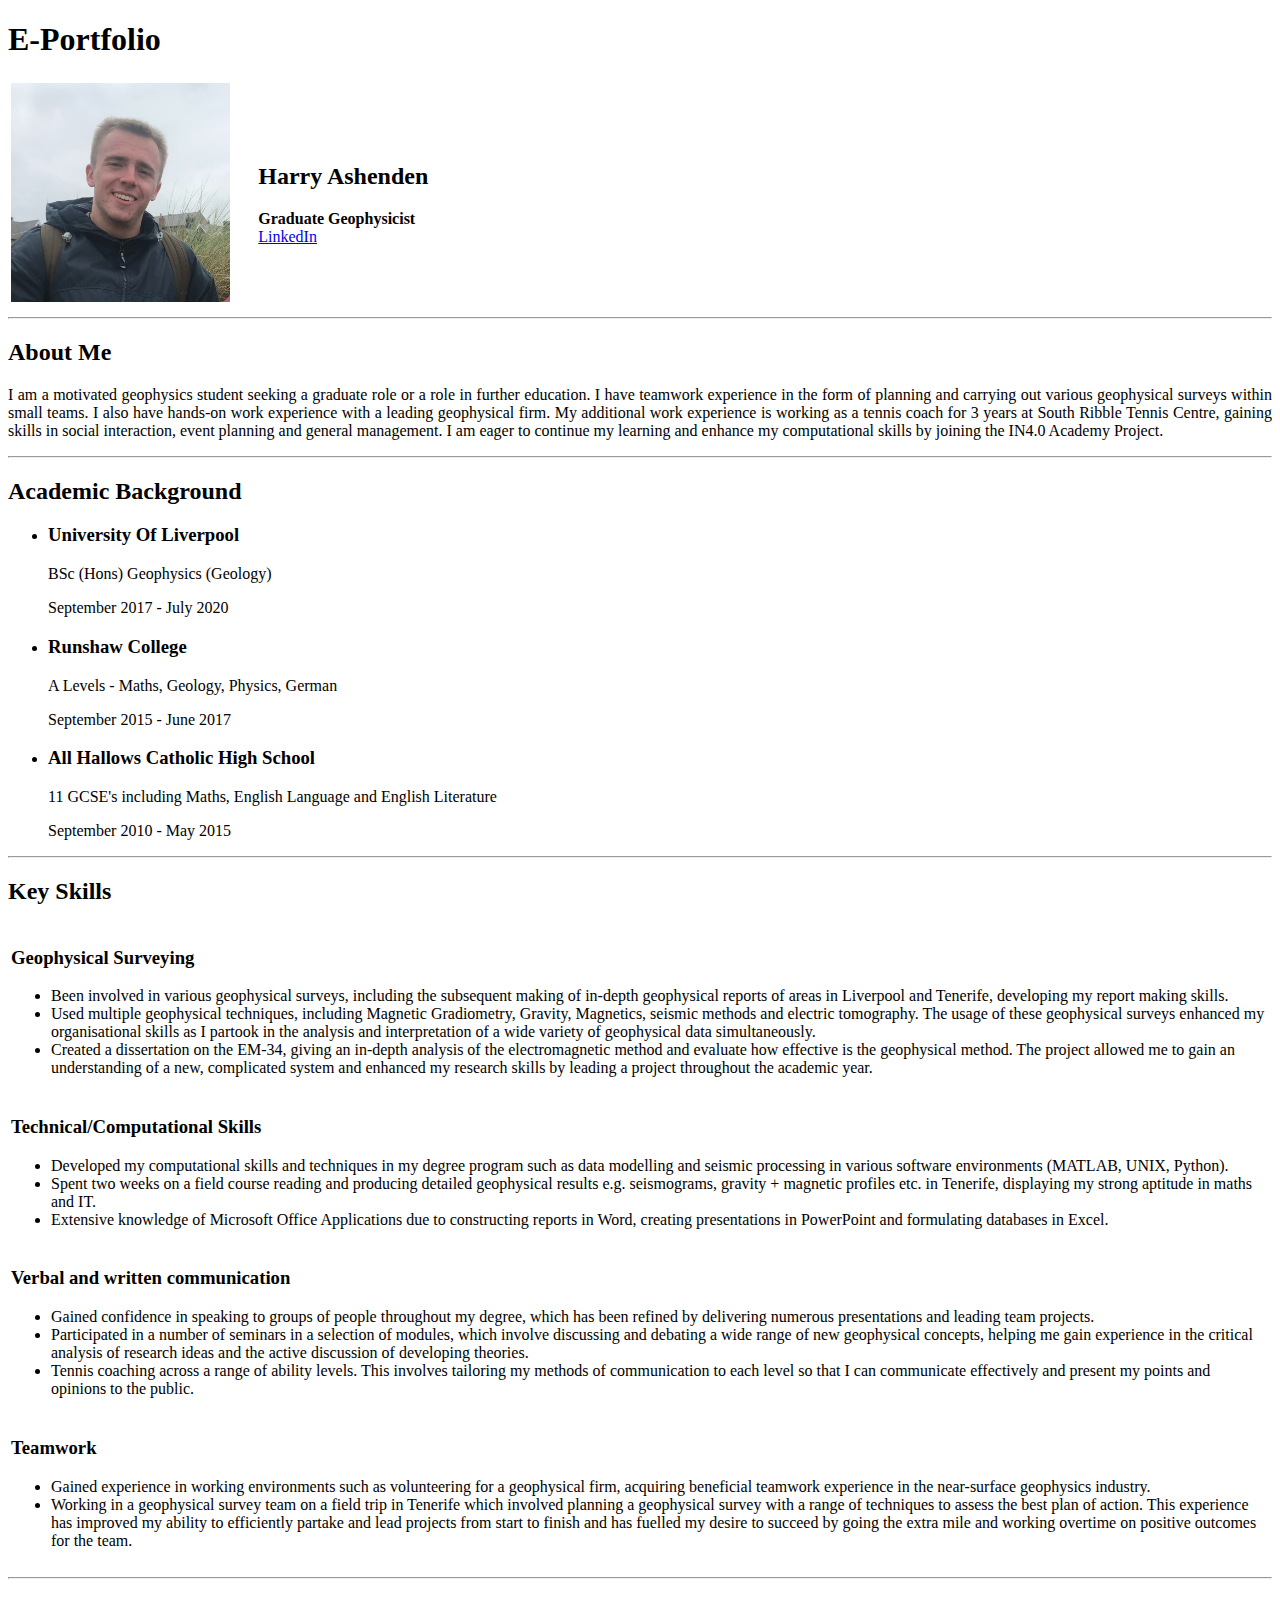
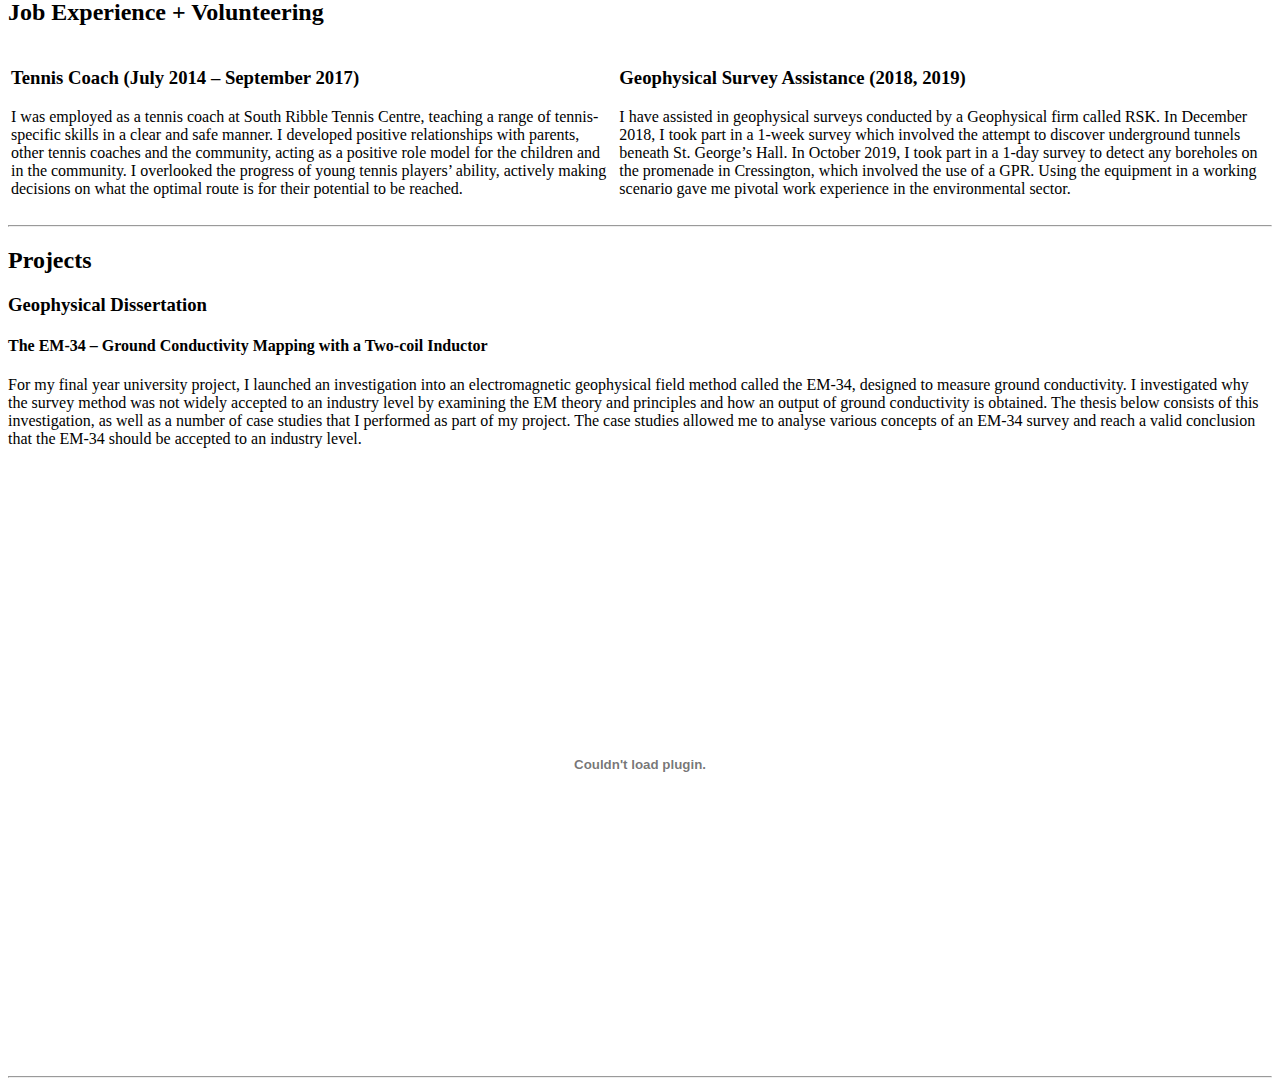
==== index.html @ 531429ca "Update index.html" ====
<!DOCTYPE html>
	<html>
		<head>
		<title> Harry Ashenden Portfolio </title>
		
		</head>
		<link rel="stylesheet" href="mystyle.css">
		<body>
			<div id="menu"></div>
			<h1>E-Portfolio</h1>
			<table>
			
				<tr>
					<td style="width: 19.5%;">
					<img src="harryphoto.jpg" width = "90%">
					</td>
					
					<td style = "padding = 20px">
						<h2> Harry Ashenden </h2>
						<b>Graduate Geophysicist</b> <br>
						<a href = "https://www.linkedin.com/in/harry-ashenden-121020152/"/> LinkedIn </a> <br>
						
					</td>
			
				</tr>
			
			</table>
	
			<hr> 
			<h2> About Me </h2>
			<p style="text-align: justify;">
			I am a motivated geophysics student seeking a graduate role or a role in further education. I have teamwork experience in the form of planning and carrying out various geophysical surveys within small teams. I also have hands-on work experience with a leading geophysical firm. My additional work experience is working as a tennis coach for 3 years at South Ribble Tennis Centre, gaining skills in social interaction, event planning and general management. I am eager to continue my learning and enhance my computational skills by joining the IN4.0 Academy Project.
			</p>
			<hr>
			<h2> Academic Background </h2>
			<ul>
				<li>
					<h3> University Of Liverpool </h3>
					<p class="Classification">BSc (Hons) Geophysics (Geology) </p>
					<p class="Timeline">September 2017 - July 2020</p>
				</li>
				<li>
					<h3> Runshaw College </h3>
					<p class="Classification">A Levels - Maths, Geology, Physics, German </p>
					<p class="Timeline">September 2015 - June 2017</p>
				</li>
				<li>
					<h3> All Hallows Catholic High School </h3>
					<p class="Classification">11 GCSE's including Maths, English Language and English Literature </p>
					<p class="Timeline">September 2010 - May 2015</p>
				</li>
			</ul>
			<hr>
			<h2> Key Skills </h2>
			<table>
				<tr>
					<td>
					<h3> Geophysical Surveying </h3>
					<ul>
						<li>Been involved in various geophysical surveys, including the subsequent making of in-depth geophysical reports of areas in Liverpool and Tenerife, developing my report making skills.</li>
						<li>Used multiple geophysical techniques, including Magnetic Gradiometry, Gravity, Magnetics, seismic methods and electric tomography. The usage of these geophysical surveys enhanced my organisational skills as I partook in the analysis and interpretation of a wide variety of geophysical data simultaneously. </li>
						<li>Created a dissertation on the EM-34, giving an in-depth analysis of the electromagnetic method and evaluate how effective is the geophysical method. The project allowed me to gain an understanding of a new, complicated system and enhanced my research skills by leading a project throughout the academic year. </li>
					</ul>
					</td>
				</tr>
				<tr>
					<td>
					<h3> Technical/Computational Skills </h3>
					<ul>
						<li>Developed my computational skills and techniques in my degree program such as data modelling and seismic processing in various software environments (MATLAB, UNIX, Python).</li>
						<li>Spent two weeks on a field course reading and producing detailed geophysical results e.g. seismograms, gravity + magnetic profiles etc. in Tenerife, displaying my strong aptitude in maths and IT.</li>
						<li>Extensive knowledge of Microsoft Office Applications due to constructing reports in Word, creating presentations in PowerPoint and formulating databases in Excel.      </li>
					</ul>
					</td>
				</tr>
				<tr>
					<td>
					<h3>Verbal and written communication </h3>
					<ul>
						<li>Gained confidence in speaking to groups of people throughout my degree, which has been refined by delivering numerous presentations and leading team projects. </li>
						<li>Participated in a number of seminars in a selection of modules, which involve discussing and debating a wide range of new geophysical concepts, helping me gain experience in the critical analysis of research ideas and the active discussion of developing theories. </li>
						<li>Tennis coaching across a range of ability levels. This involves tailoring my methods of communication to each level so that I can communicate effectively and present my points and opinions to the public. </li>
					</ul>
					</td>
				</tr>
				<tr>
					<td>
					<h3>Teamwork </h3>
					<ul>
						<li>Gained experience in working environments such as volunteering for a geophysical firm, acquiring beneficial teamwork experience in the near-surface geophysics industry. </li>
						<li>Working in a geophysical survey team on a field trip in Tenerife which involved planning a geophysical survey with a range of techniques to assess the best plan of action. This experience has improved my ability to efficiently partake and lead projects from start to finish and has fuelled my desire to succeed by going the extra mile and working overtime on positive outcomes for the team. </li>
					</ul>
					</td>
				</tr>
				</table> 
			<hr>
			<h2> Job Experience + Volunteering </h2>
			<table>
				<tr>
					<td>
					<h3> Tennis Coach (July 2014 – September 2017) </h3>
					<p> I was employed as a tennis coach at South Ribble Tennis Centre, teaching a range of tennis-specific skills in a clear and safe manner. I developed positive relationships with parents, other tennis coaches and the community, acting as a positive role model for the children and in the community. I overlooked the progress of young tennis players’ ability, actively making decisions on what the optimal route is for their potential to be reached. </p>
					</td>
					<td>
					<h3> Geophysical Survey Assistance (2018, 2019) </h3>
					<p> I have assisted in geophysical surveys conducted by a Geophysical firm called RSK. In December 2018, I took part in a 1-week survey which involved the attempt to discover underground tunnels beneath St. George’s Hall. In October 2019, I took part in a 1-day survey to detect any boreholes on the promenade in Cressington, which involved the use of a GPR. Using the equipment in a working scenario gave me pivotal work experience in the environmental sector. </p>
					</td>
				</tr>	
			</table>
			<hr>
			<h2> Projects </h2>
				<h3> Geophysical Dissertation </h3>
				<h4> The EM-34 – Ground Conductivity Mapping with a Two-coil Inductor </h4>
				<p> For my final year university project, I launched an investigation into an electromagnetic geophysical field method called the EM-34, designed to measure ground conductivity. I investigated why the survey method was not widely accepted to an industry level by examining the EM theory and principles and how an output of ground conductivity is obtained. The thesis below consists of this investigation, as well as a number of case studies that I performed as part of my project. The case studies allowed me to analyse various concepts of an EM-34 survey and reach a valid conclusion that the EM-34 should be accepted to an industry level. </p>
				<embed src="C:\Users\hashe\OneDrive\Documents\UNI DOCUMENTS\THIRD YEAR\IN4.0 TALENT\WEB DESIGN\HTML File\Thesis.pdf#toolbar=0&navpanes=0&scrollbar=0" "type="application/pdf" width="100%" height="600px" />
			<hr>
			
	
	
	
		</body>
	
	</html>
---- mystyle.css ----
STYLE
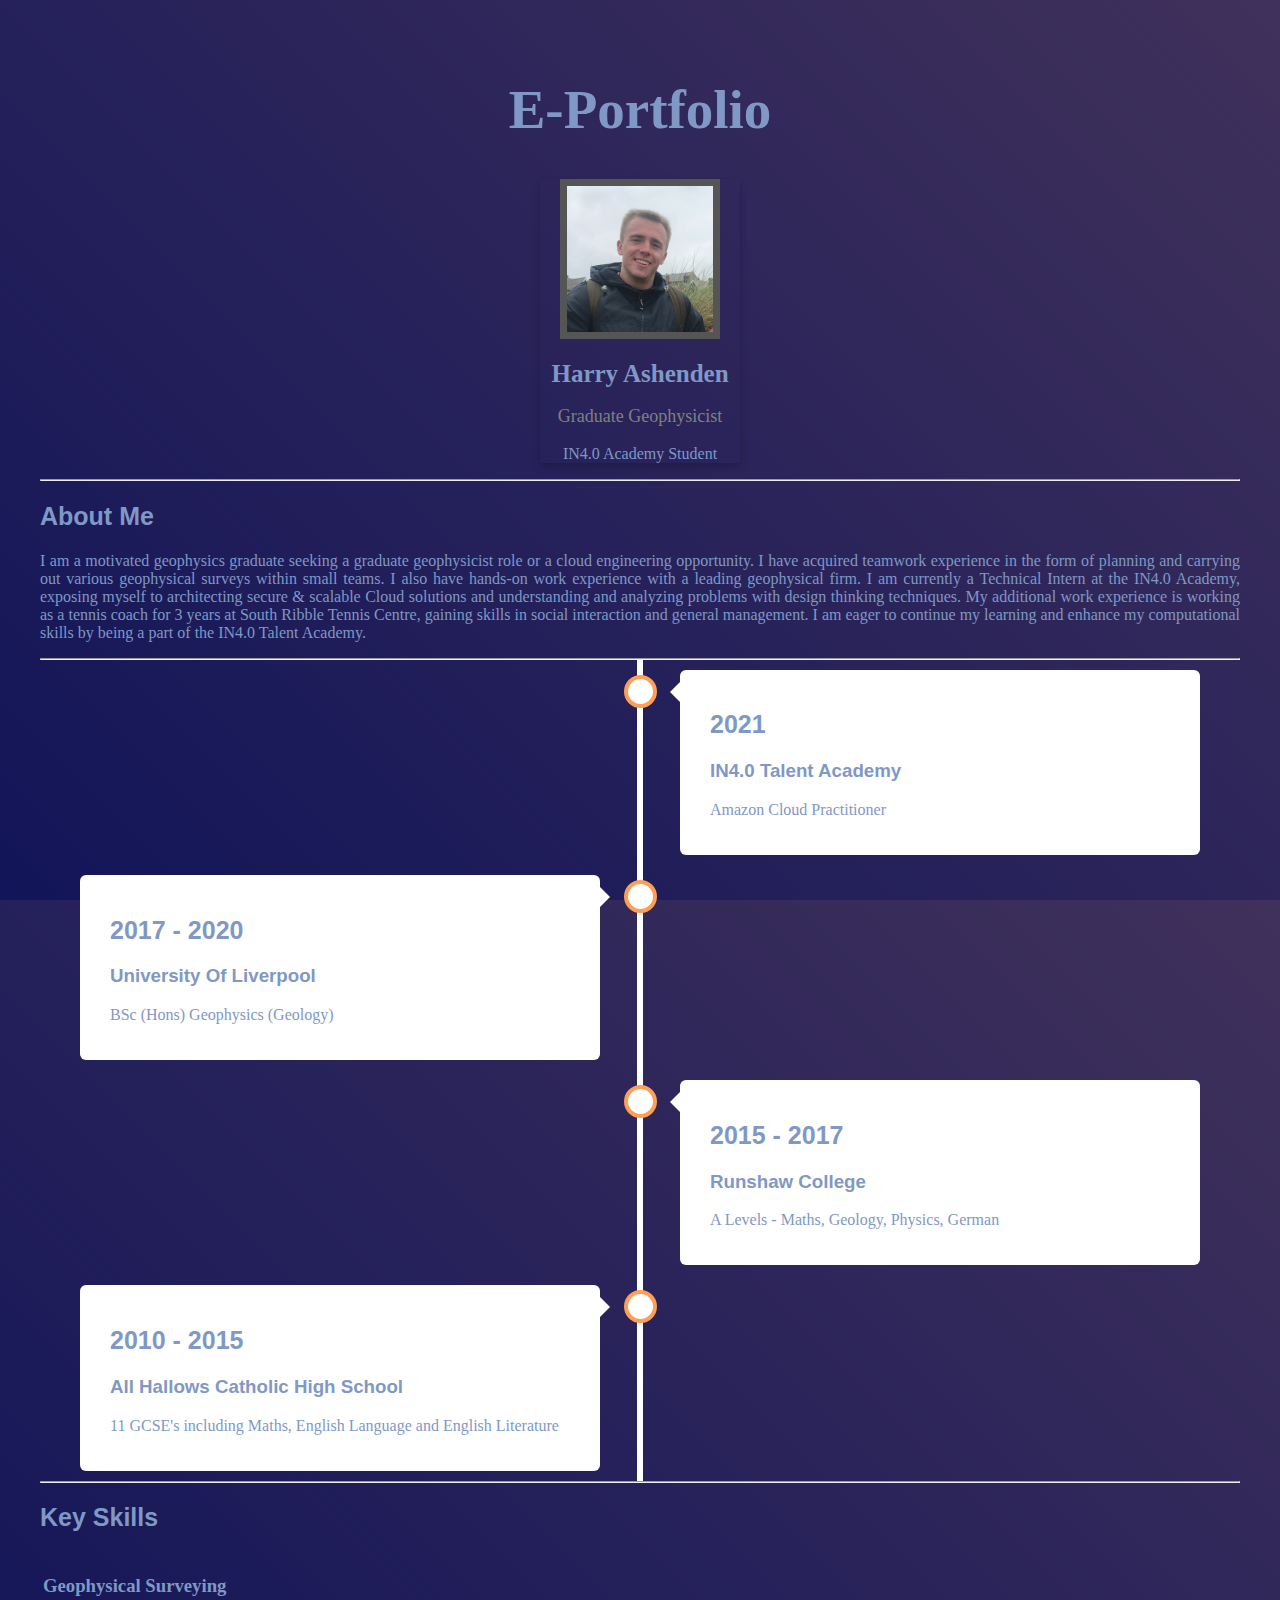
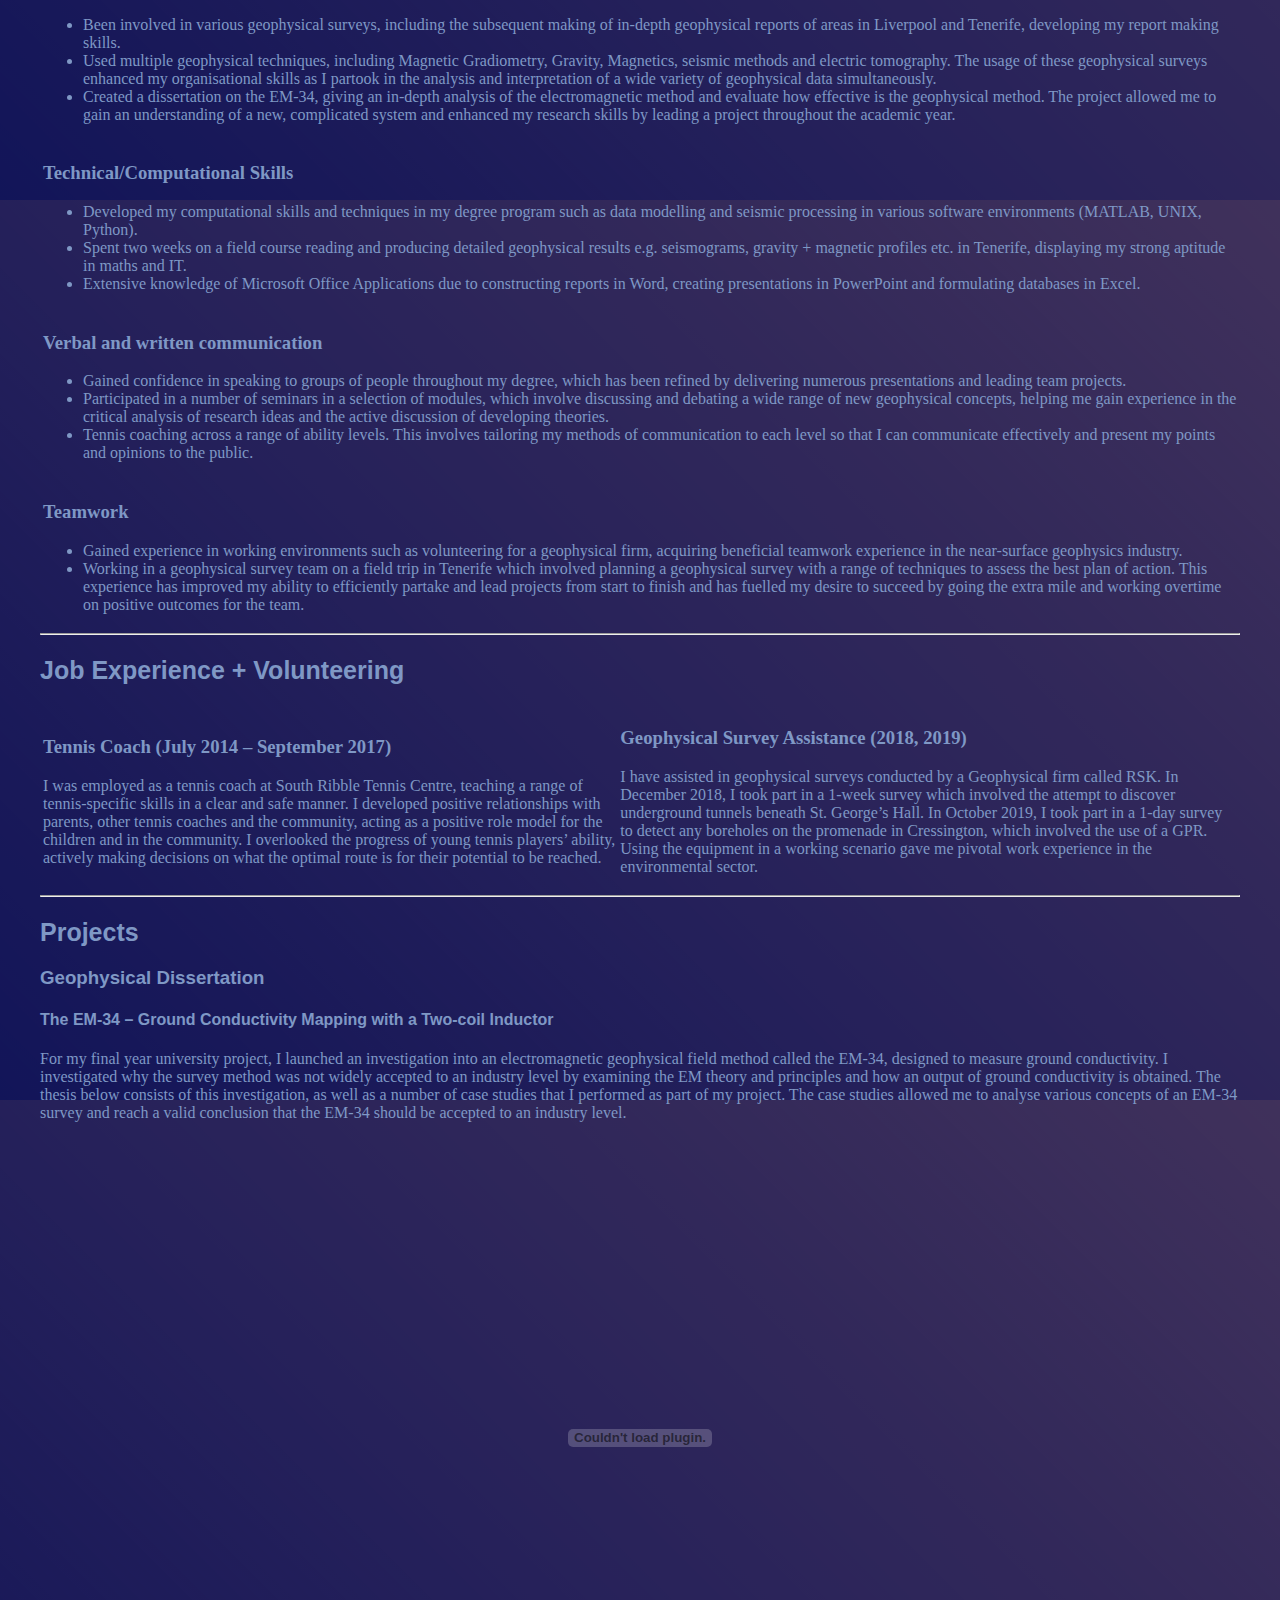
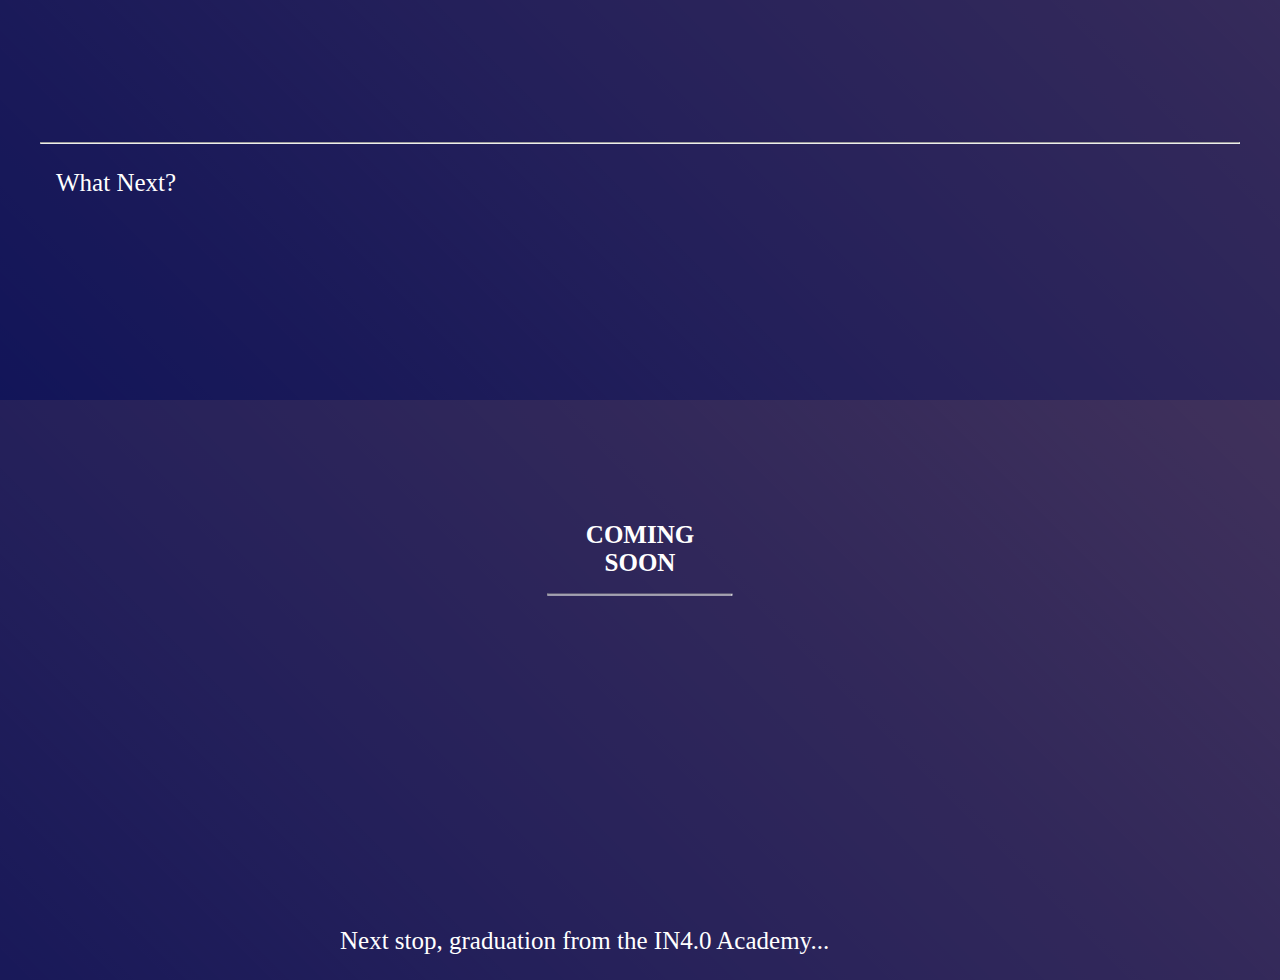
==== commit 2196a05f: "Update index.html" ====
--- a/index.html
+++ b/index.html
@@ -5,51 +5,96 @@
 		
 		</head>
 		<link rel="stylesheet" href="mystyle.css">
-		<body>
+		
+		<script>
+		
+		
+		function startclock() {
+			
+		// Set the date we're counting down to
+var countDownDate = new Date("Apr 02, 2021 17:00:00").getTime();
+
+// Update the count down every 1 second
+var x = setInterval(function() {
+
+  // Get todays date and time
+  var now = new Date().getTime();
+
+  // Find the distance between now an the count down date
+  var distance = countDownDate - now;
+
+  // Time calculations for days, hours, minutes and seconds
+  var days = Math.floor(distance / (1000 * 60 * 60 * 24));
+  var hours = Math.floor((distance % (1000 * 60 * 60 * 24)) / (1000 * 60 * 60));
+  var minutes = Math.floor((distance % (1000 * 60 * 60)) / (1000 * 60));
+  var seconds = Math.floor((distance % (1000 * 60)) / 1000);
+
+  // Display the result in an element with id="demo"
+  document.getElementById("demo").innerHTML = days + "d " + hours + "h "
+  + minutes + "m " + seconds + "s ";
+
+  // If the count down is finished, write some text
+  if (distance < 0) {
+    clearInterval(x);
+    document.getElementById("demo").innerHTML = "EXPIRED";
+  }
+}, 1000);
+}
+		 
+		</script>
+		
+		<body onload="startclock()" >
 			<div id="menu"></div>
-			<h1>E-Portfolio</h1>
-			<table>
-			
-				<tr>
-					<td style="width: 19.5%;">
-					<img src="harryphoto.jpg" width = "90%">
-					</td>
-					
-					<td style = "padding = 20px">
-						<h2> Harry Ashenden </h2>
-						<b>Graduate Geophysicist</b> <br>
-						<a href = "https://www.linkedin.com/in/harry-ashenden-121020152/"/> LinkedIn </a> <br>
-						
-					</td>
-			
-				</tr>
-			
-			</table>
+			<h1 style="font-size:55px; padding: 0.1%;">E-Portfolio</h1>
+			<!-- Add Profile Image -->
+			<div class="card">
+				<img src="harryphoto.jpg" alt="Harry " style="width:80%">
+				<h1>Harry Ashenden</h1>
+				<p class="title">Graduate Geophysicist</p>
+				<p>IN4.0 Academy Student</p>
+				
+			</div>
 	
 			<hr> 
 			<h2> About Me </h2>
 			<p style="text-align: justify;">
-			I am a motivated geophysics student seeking a graduate role or a role in further education. I have teamwork experience in the form of planning and carrying out various geophysical surveys within small teams. I also have hands-on work experience with a leading geophysical firm. My additional work experience is working as a tennis coach for 3 years at South Ribble Tennis Centre, gaining skills in social interaction, event planning and general management. I am eager to continue my learning and enhance my computational skills by joining the IN4.0 Academy Project.
+			I am a motivated geophysics graduate seeking a graduate geophysicist role or a cloud engineering opportunity. 
+			I have acquired teamwork experience in the form of planning and carrying out various geophysical surveys within small teams. I also have hands-on work experience with a leading geophysical firm. 
+			I am currently a Technical Intern at the IN4.0 Academy,	exposing myself to architecting secure & scalable Cloud solutions and understanding and analyzing problems with design thinking techniques.
+			My additional work experience is working as a tennis coach for 3 years at South Ribble Tennis Centre, gaining skills in social interaction and general management. 
+			I am eager to continue my learning and enhance my computational skills by being a part of the IN4.0 Talent Academy.
 			</p>
 			<hr>
-			<h2> Academic Background </h2>
-			<ul>
-				<li>
-					<h3> University Of Liverpool </h3>
-					<p class="Classification">BSc (Hons) Geophysics (Geology) </p>
-					<p class="Timeline">September 2017 - July 2020</p>
-				</li>
-				<li>
-					<h3> Runshaw College </h3>
-					<p class="Classification">A Levels - Maths, Geology, Physics, German </p>
-					<p class="Timeline">September 2015 - June 2017</p>
-				</li>
-				<li>
-					<h3> All Hallows Catholic High School </h3>
-					<p class="Classification">11 GCSE's including Maths, English Language and English Literature </p>
-					<p class="Timeline">September 2010 - May 2015</p>
-				</li>
-			</ul>
+			<div class="timeline">
+				<div class="container right">
+					<div class="content">
+						<h2>2021</h2>
+						<h3> IN4.0 Talent Academy </h3>
+						<p class="Classification">Amazon Cloud Practitioner </p>
+					</div>
+				</div>
+				<div class="container left">
+					<div class="content">
+						<h2>2017 - 2020</h2>
+						<h3> University Of Liverpool </h3>
+						<p class="Classification">BSc (Hons) Geophysics (Geology) </p>
+					</div>
+				</div>
+				<div class="container right">
+					<div class="content">
+						<h2>2015 - 2017</h2>
+						<h3> Runshaw College </h3>
+						<p class="Classification">A Levels - Maths, Geology, Physics, German </p>	
+					</div>
+				</div>
+				<div class="container left">
+					<div class="content">
+						<h2>2010 - 2015</h2>
+						<h3> All Hallows Catholic High School </h3>
+						<p class="Classification">11 GCSE's including Maths, English Language and English Literature </p>
+					</div>
+				</div>
+			</div>
 			<hr>
 			<h2> Key Skills </h2>
 			<table>
@@ -112,11 +157,26 @@
 				<h3> Geophysical Dissertation </h3>
 				<h4> The EM-34 – Ground Conductivity Mapping with a Two-coil Inductor </h4>
 				<p> For my final year university project, I launched an investigation into an electromagnetic geophysical field method called the EM-34, designed to measure ground conductivity. I investigated why the survey method was not widely accepted to an industry level by examining the EM theory and principles and how an output of ground conductivity is obtained. The thesis below consists of this investigation, as well as a number of case studies that I performed as part of my project. The case studies allowed me to analyse various concepts of an EM-34 survey and reach a valid conclusion that the EM-34 should be accepted to an industry level. </p>
-				<embed src="C:\Users\hashe\OneDrive\Documents\UNI DOCUMENTS\THIRD YEAR\IN4.0 TALENT\WEB DESIGN\HTML File\Thesis.pdf#toolbar=0&navpanes=0&scrollbar=0" "type="application/pdf" width="100%" height="600px" />
+				<embed src="Thesis.pdf#toolbar=0&navpanes=0&scrollbar=0" "type="application/pdf" width="100%" height="600px" />
 			<hr>
 			
-	
-	
+			<div class="bgimg">
+				<div class="topleft">
+					<p>What Next?</p>
+				</div>
+				<div class="middle">
+					<h1>COMING SOON</h1>
+					<hr>
+				<p id="demo"></p>
+				</div>
+				<div class="bottomleft">
+					<p>Next stop, graduation from the IN4.0 Academy...</p>
+				</div>
+				
+				
+			</div>
+			 
+			
 	
 		</body>
 	
--- a/mystyle.css
+++ b/mystyle.css
@@ -1 +1,272 @@
-STYLE+
+	body {
+			background: url(#myUrl),
+		linear-gradient(45deg, rgba(65, 68, 
+		244, 1), rgba(203, 66, 244, 0.5)),
+		rgba(274, 185, 96, 1);
+		background-size: cover;
+		background-blend-mode: screen, 
+		multiply;
+			padding: 2.5%;
+			color: rgb(127, 152, 197);
+		}
+		
+	h2   { 
+	       font-weight:bold; 
+		   font-size:25px;
+		    
+	    }
+	
+	p    { 
+	       font-family: Verdana
+	    }	
+	
+	table   { 
+	       font-family: Verdana
+	    }	
+	
+    h1   { 
+	       font-family: Verdana;   
+		   text-align: center;
+		   font-stretch: expanded;
+		   font-size:25px;
+		   padding: 0.1%;
+		}
+	img	  {
+			border: 7.5px solid #555;
+			
+		}
+	* {
+  box-sizing: border-box;
+}
+
+
+/* TIMELINE ARRANGEMENT */
+
+
+/* Set a background color */
+body {
+  background-color: #474e5d;
+  font-family: Helvetica, sans-serif;
+}
+
+/* The actual timeline (the vertical ruler) */
+.timeline {
+  position: relative;
+  max-width: 1200px;
+  margin: 0 auto;
+}
+
+/* The actual timeline (the vertical ruler) */
+.timeline::after {
+  content: '';
+  position: absolute;
+  width: 6px;
+  background-color: white;
+  top: 0;
+  bottom: 0;
+  left: 50%;
+  margin-left: -3px;
+}
+
+/* Container around content */
+.container {
+  padding: 10px 40px;
+  position: relative;
+  background-color: inherit;
+  width: 50%;
+}
+
+/* The circles on the timeline */
+.container::after {
+  content: '';
+  position: absolute;
+  width: 25px;
+  height: 25px;
+  right: -17px;
+  background-color: white;
+  border: 4px solid #FF9F55;
+  top: 15px;
+  border-radius: 50%;
+  z-index: 1;
+}
+
+/* Place the container to the left */
+.left {
+  left: 0;
+}
+
+/* Place the container to the right */
+.right {
+  left: 50%;
+}
+
+/* Add arrows to the left container (pointing right) */
+.left::before {
+  content: " ";
+  height: 0;
+  position: absolute;
+  top: 22px;
+  width: 0;
+  z-index: 1;
+  right: 30px;
+  border: medium solid white;
+  border-width: 10px 0 10px 10px;
+  border-color: transparent transparent transparent white;
+}
+
+/* Add arrows to the right container (pointing left) */
+.right::before {
+  content: " ";
+  height: 0;
+  position: absolute;
+  top: 22px;
+  width: 0;
+  z-index: 1;
+  left: 30px;
+  border: medium solid white;
+  border-width: 10px 10px 10px 0;
+  border-color: transparent white transparent transparent;
+}
+
+/* Fix the circle for containers on the right side */
+.right::after {
+  left: -16px;
+}
+
+/* The actual content */
+.content {
+  padding: 20px 30px;
+  background-color: white;
+  position: relative;
+  border-radius: 6px;
+}
+
+/* Media queries - Responsive timeline on screens less than 600px wide */
+@media screen and (max-width: 600px) {
+/* Place the timelime to the left */
+  .timeline::after {
+    left: 31px;
+  }
+
+/* Full-width containers */
+  .container {
+    width: 100%;
+    padding-left: 70px;
+    padding-right: 25px;
+  }
+
+/* Make sure that all arrows are pointing leftwards */
+  .container::before {
+    left: 60px;
+    border: medium solid white;
+    border-width: 10px 10px 10px 0;
+    border-color: transparent white transparent transparent;
+  }
+
+/* Make sure all circles are at the same spot */
+  .left::after, .right::after {
+    left: 15px;
+  }
+
+/* Make all right containers behave like the left ones */
+  .right {
+    left: 0%;
+  }
+}
+
+
+/* PROFILE PICTURE */
+
+
+.card {
+  box-shadow: 0 4px 8px 0 rgba(0, 0, 0, 0.2);
+  max-width: 200px;
+  margin: auto;
+  text-align: center;
+}
+
+.title {
+  color: grey;
+  font-size: 18px;
+}
+
+button {
+  border: none;
+  outline: 0;
+  display: inline-block;
+  padding: 8px;
+  color: white;
+  background-color: #000;
+  text-align: center;
+  cursor: pointer;
+  width: 100%;
+  font-size: 18px;
+}
+
+a {
+  text-decoration: none;
+  font-size: 22px;
+  color: black;
+}
+
+button:hover, a:hover {
+  opacity: 0.7;
+}
+
+
+/* COMING SOON */
+
+
+/* Set height to 100% for body and html to enable the background image to cover the whole page: */
+body, html {
+  height: 100%
+}
+
+.bgimg {
+  /* Background image */
+  background-image: url('forestbridge.jpg');
+  /* Full-screen */
+  height: 100%;
+  /* Center the background image */
+  background-position: center;
+  /* Scale and zoom in the image */
+  background-size: cover;
+  /* Add position: relative to enable absolutely positioned elements inside the image (place text) */
+  position: relative;
+  /* Add a white text color to all elements inside the .bgimg container */
+  color: white;
+  /* Add a font */
+  font-family: "Courier New", Courier, monospace;
+  /* Set the font-size to 25 pixels */
+  font-size: 25px;
+}
+
+/* Position text in the top-left corner */
+.topleft {
+  position: absolute;
+  top: 0;
+  left: 16px;
+}
+
+/* Position text in the bottom-left corner */
+.bottomleft {
+  position: absolute;
+  bottom: 0;
+  left: 300px;
+}
+
+/* Position text in the middle */
+.middle {
+  position: absolute;
+  top: 50%;
+  left: 50%;
+  transform: translate(-50%, -50%);
+  text-align: center;
+}
+
+/* Style the <hr> element */
+hr {
+  margin: auto;
+  width: 100%;
+}
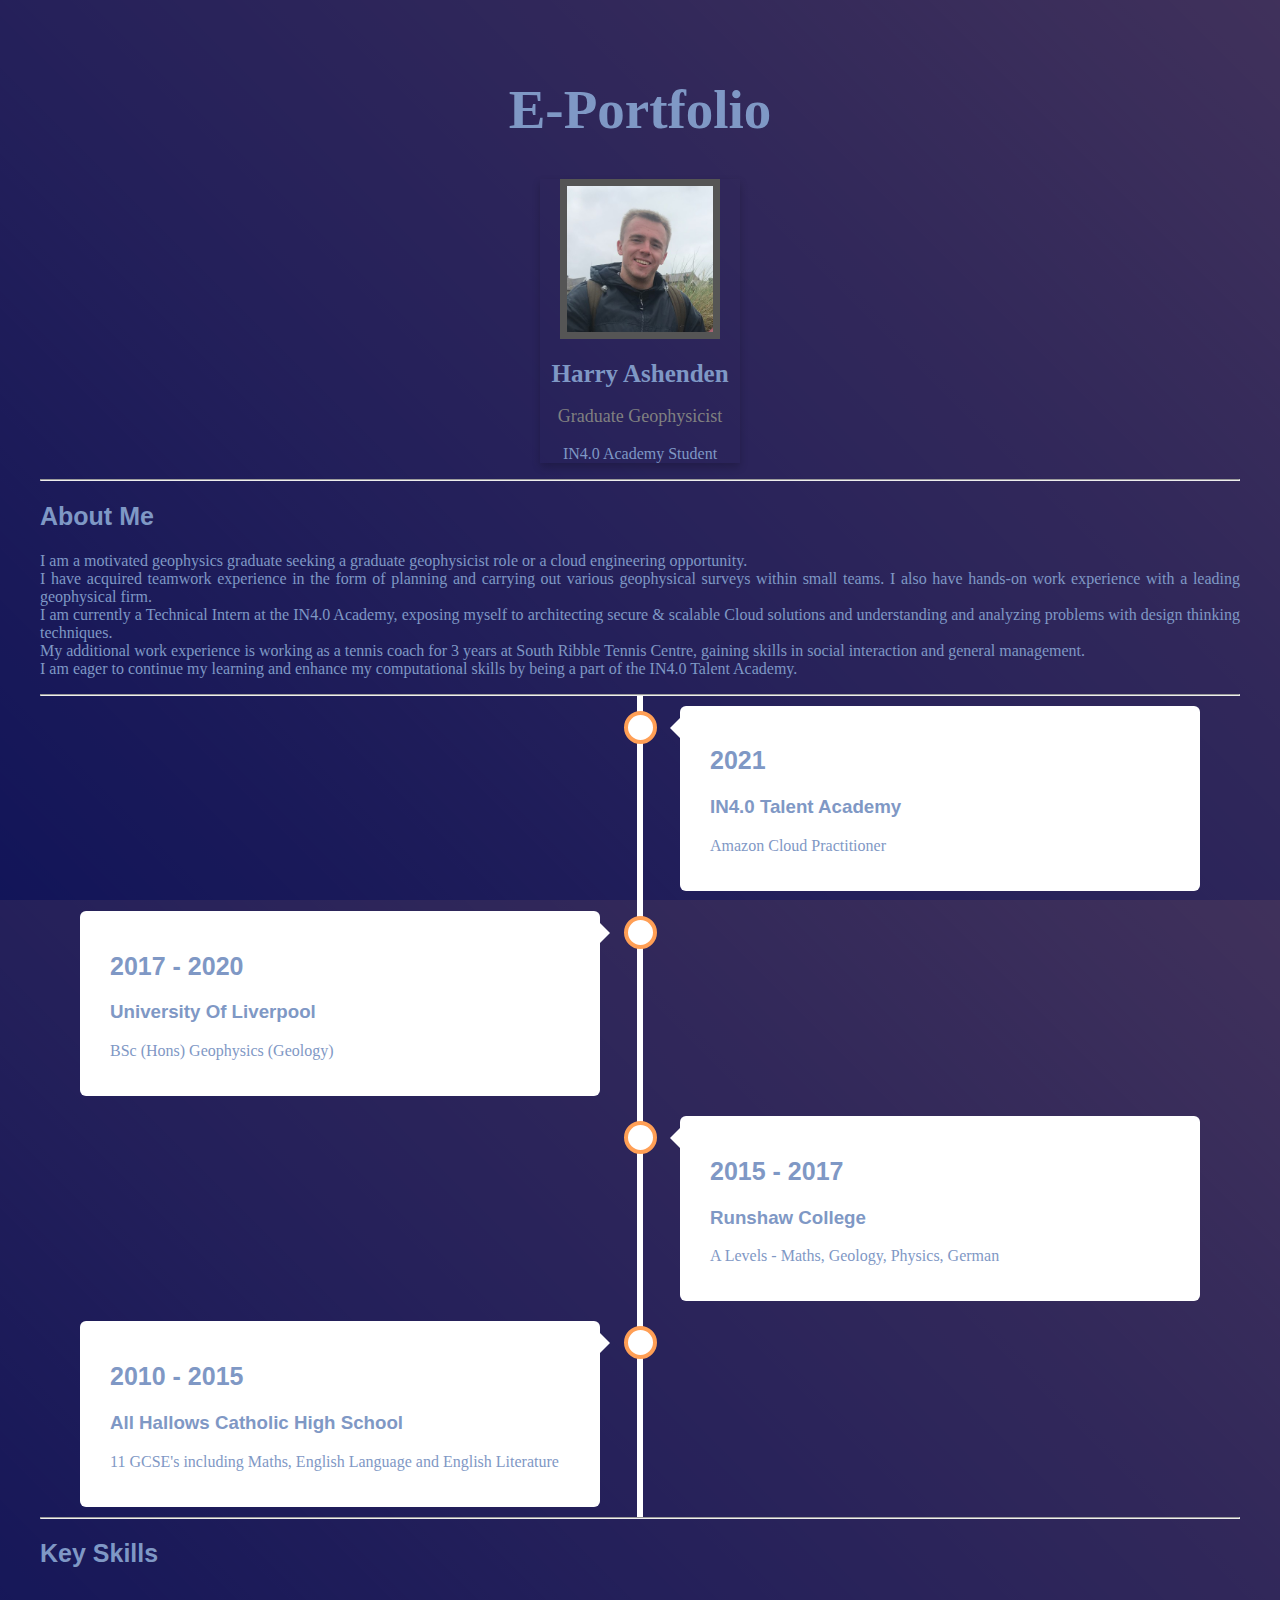
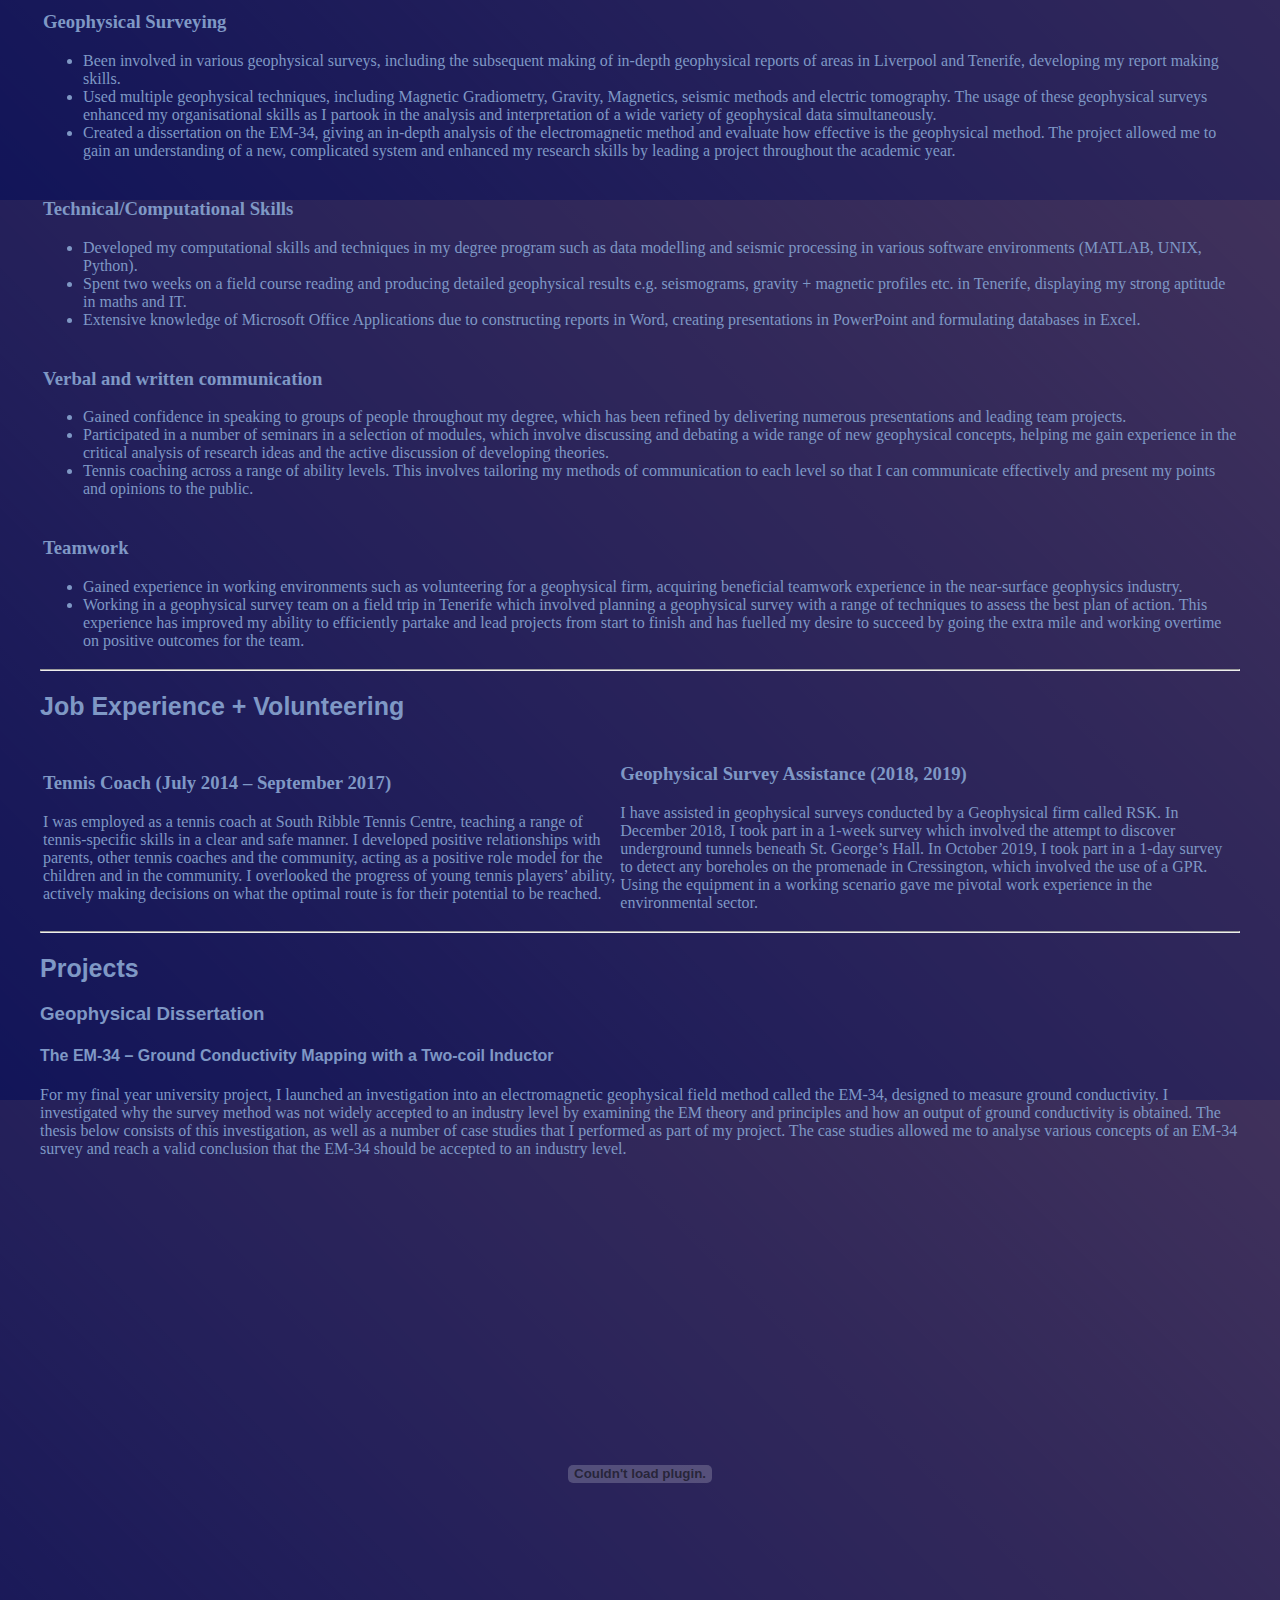
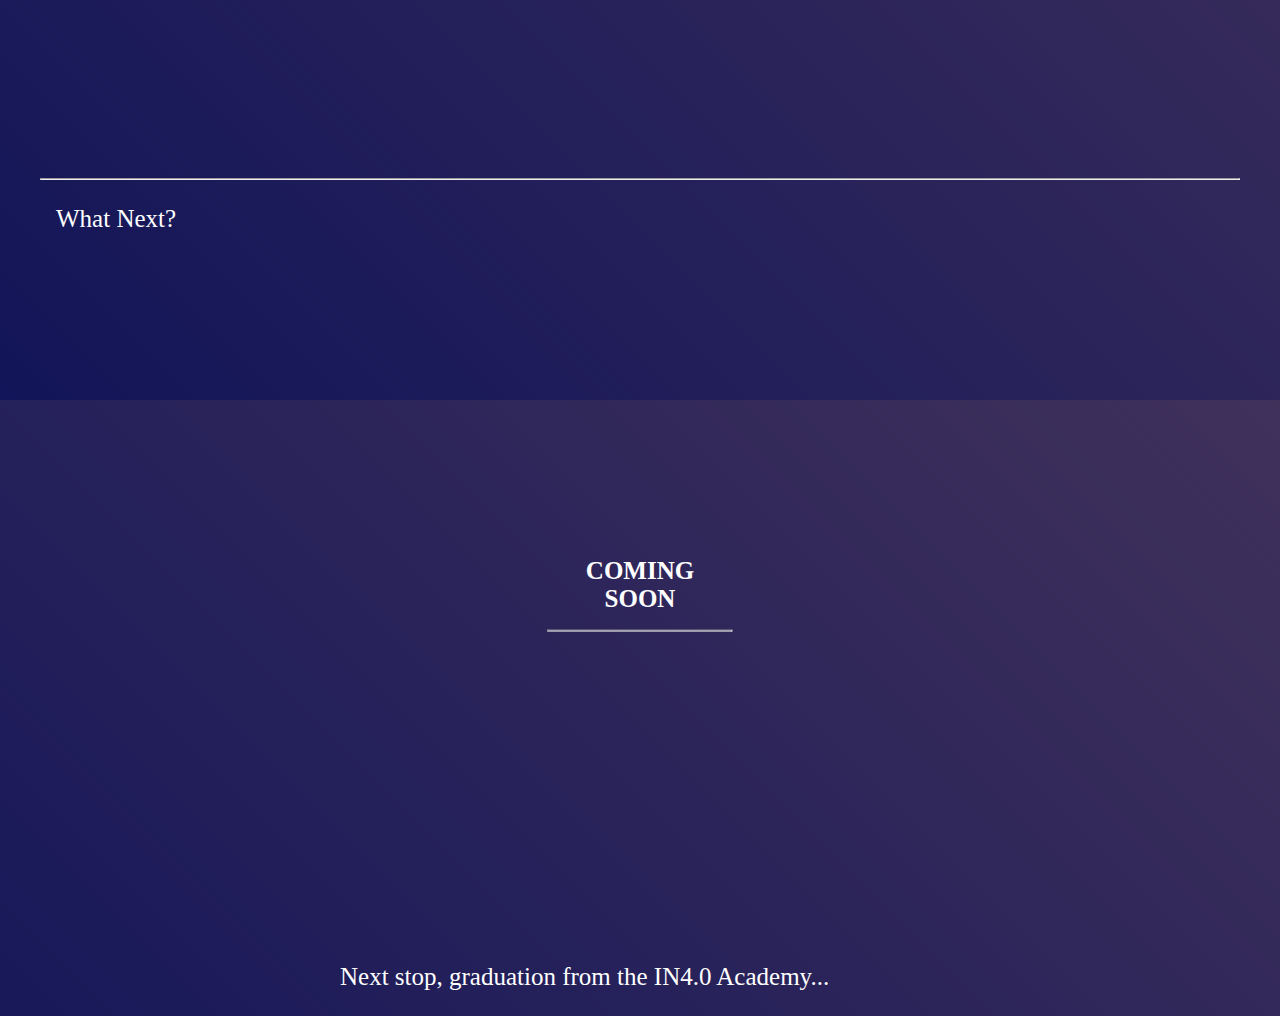
==== commit cf35d88f: "Update index.html" ====
--- a/index.html
+++ b/index.html
@@ -12,7 +12,7 @@
 		function startclock() {
 			
 		// Set the date we're counting down to
-var countDownDate = new Date("Apr 02, 2021 17:00:00").getTime();
+var countDownDate = new Date("Apr 07, 2021 17:00:00").getTime();
 
 // Update the count down every 1 second
 var x = setInterval(function() {
@@ -59,9 +59,13 @@
 			<h2> About Me </h2>
 			<p style="text-align: justify;">
 			I am a motivated geophysics graduate seeking a graduate geophysicist role or a cloud engineering opportunity. 
+			<br>
 			I have acquired teamwork experience in the form of planning and carrying out various geophysical surveys within small teams. I also have hands-on work experience with a leading geophysical firm. 
+			<br>
 			I am currently a Technical Intern at the IN4.0 Academy,	exposing myself to architecting secure & scalable Cloud solutions and understanding and analyzing problems with design thinking techniques.
+			<br>
 			My additional work experience is working as a tennis coach for 3 years at South Ribble Tennis Centre, gaining skills in social interaction and general management. 
+			<br>
 			I am eager to continue my learning and enhance my computational skills by being a part of the IN4.0 Talent Academy.
 			</p>
 			<hr>
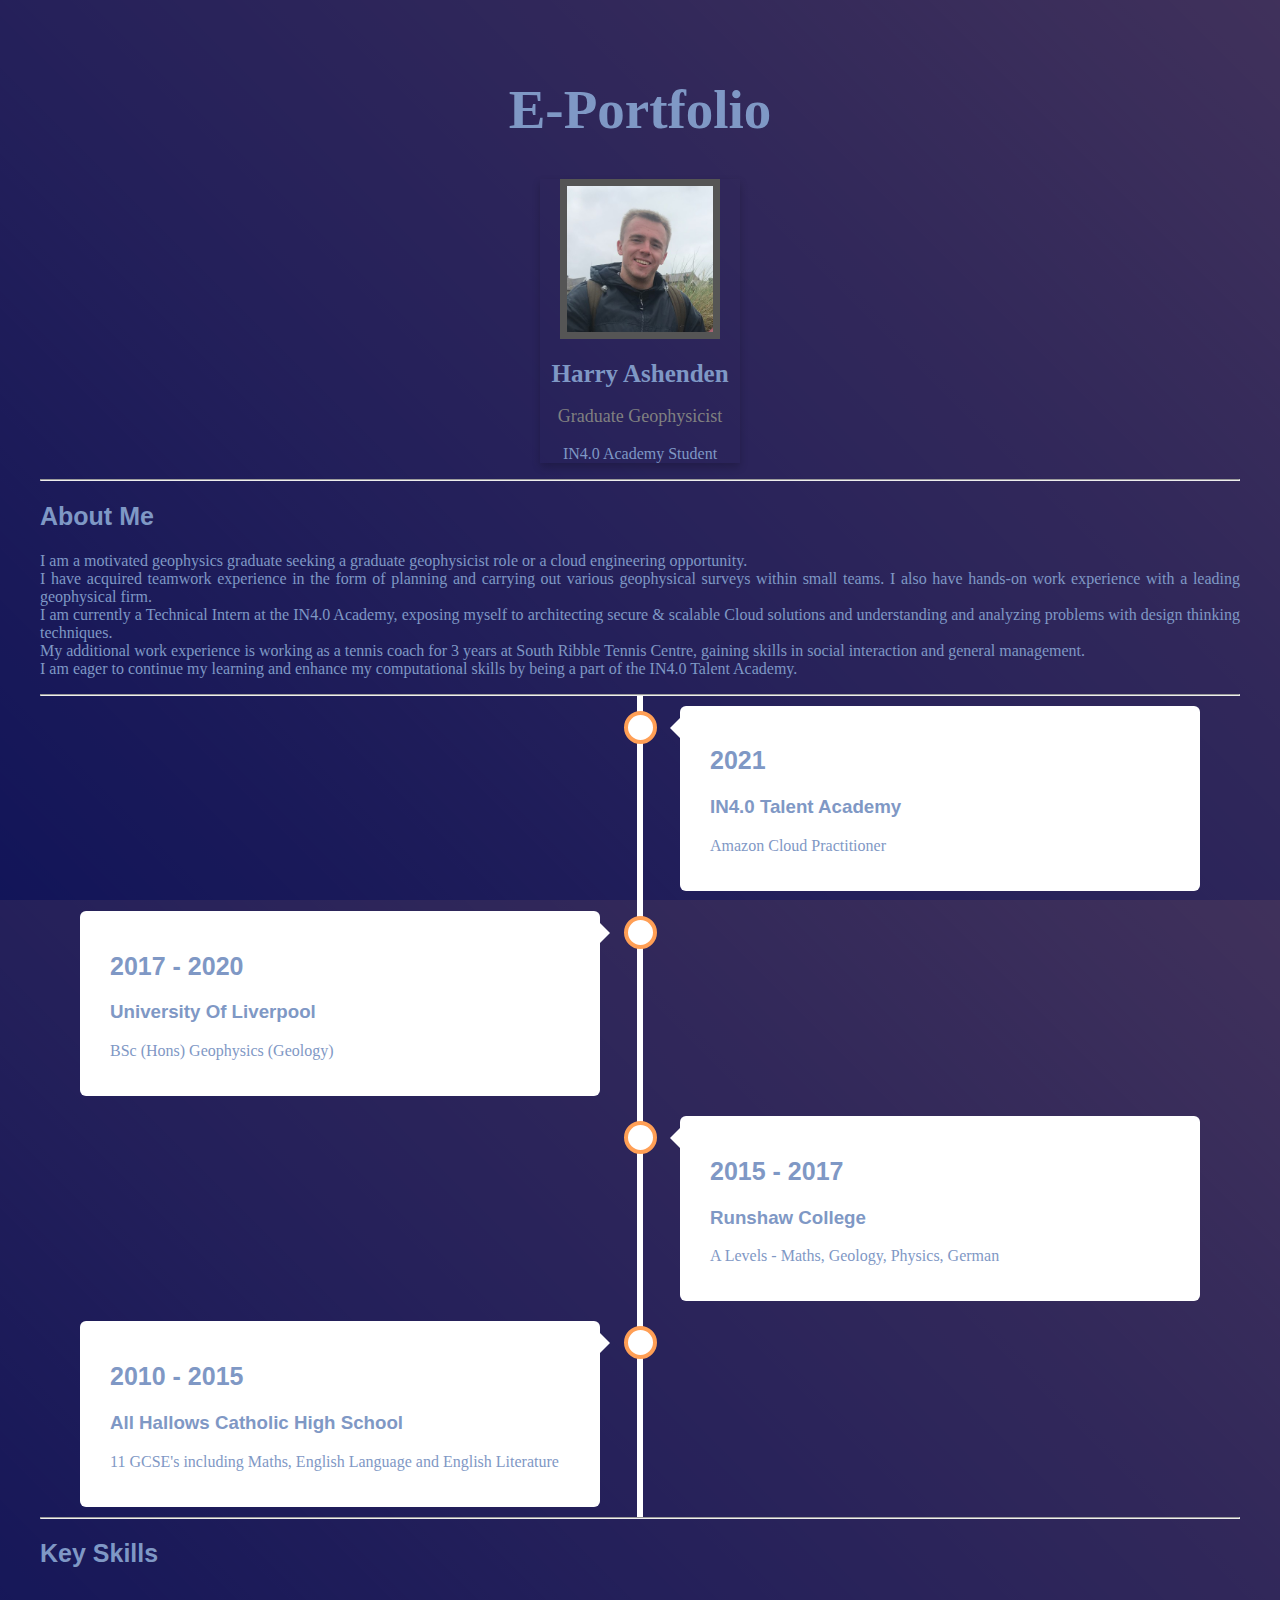
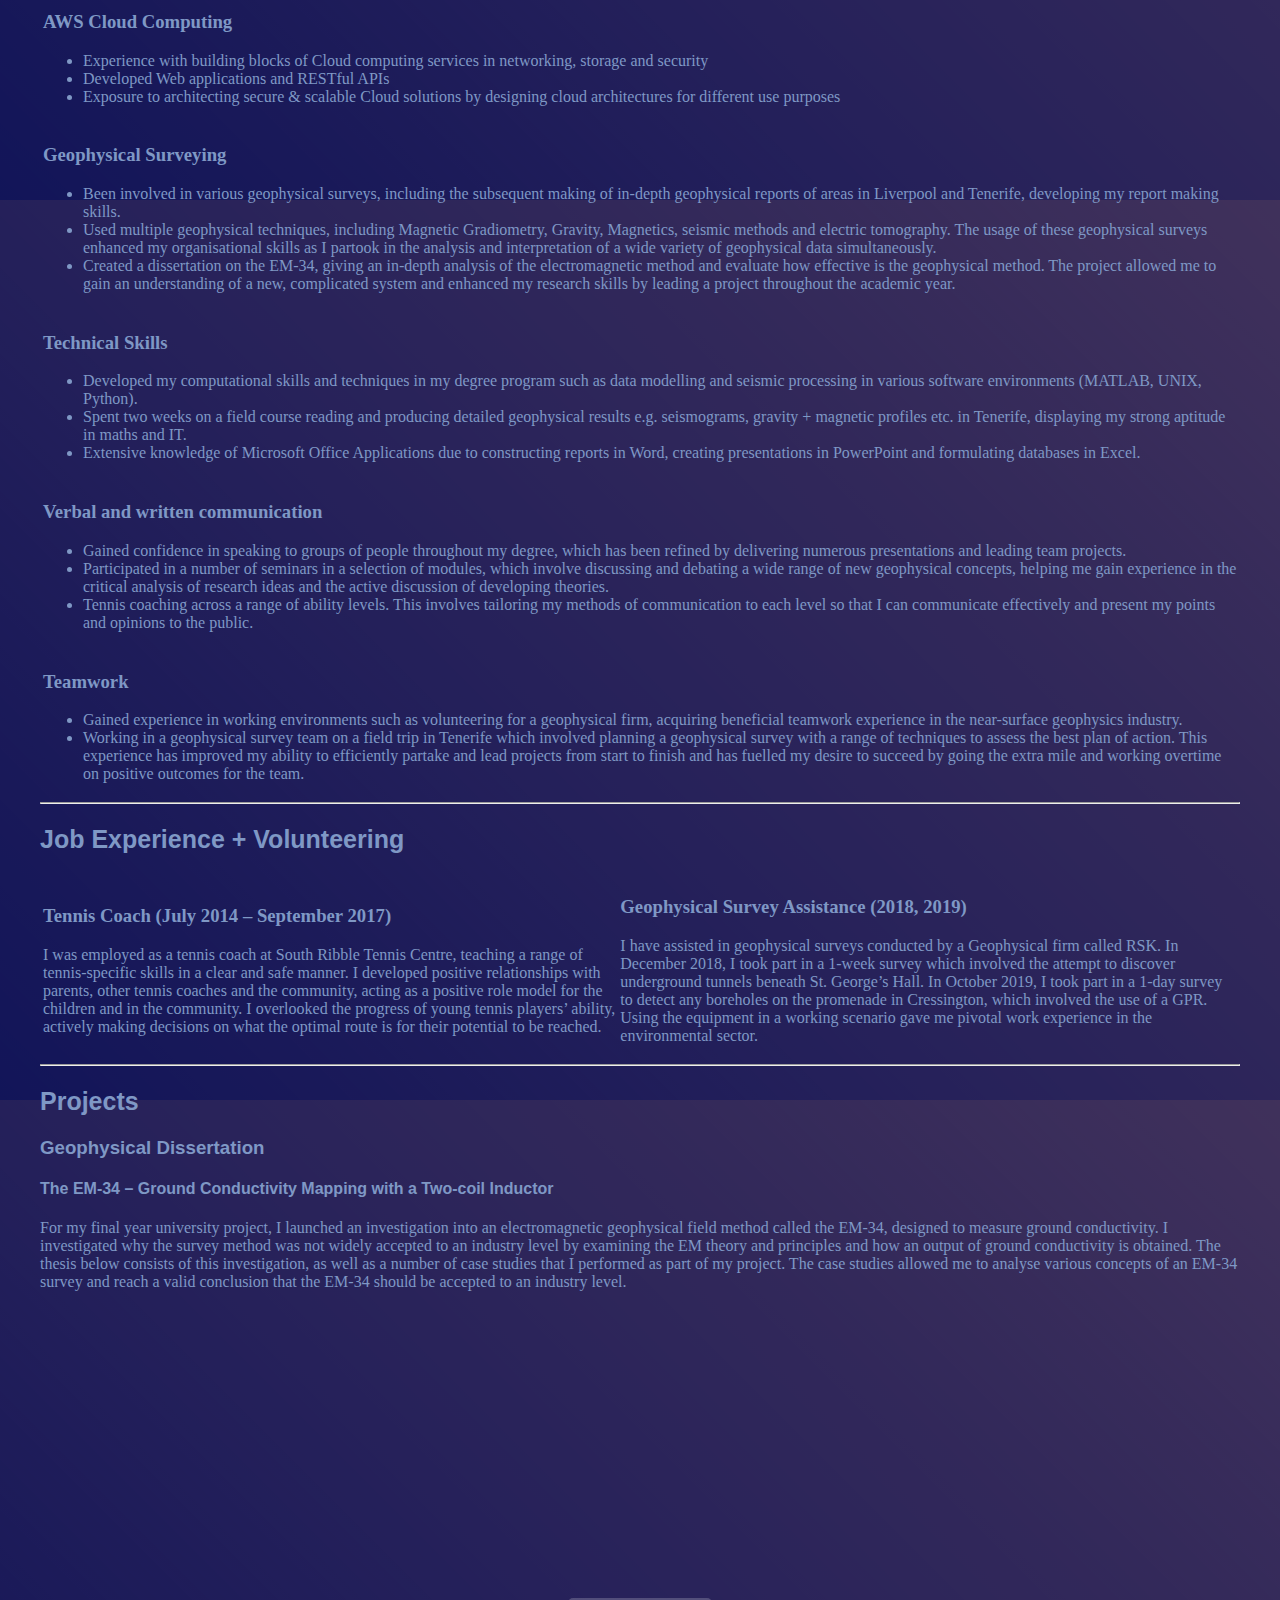
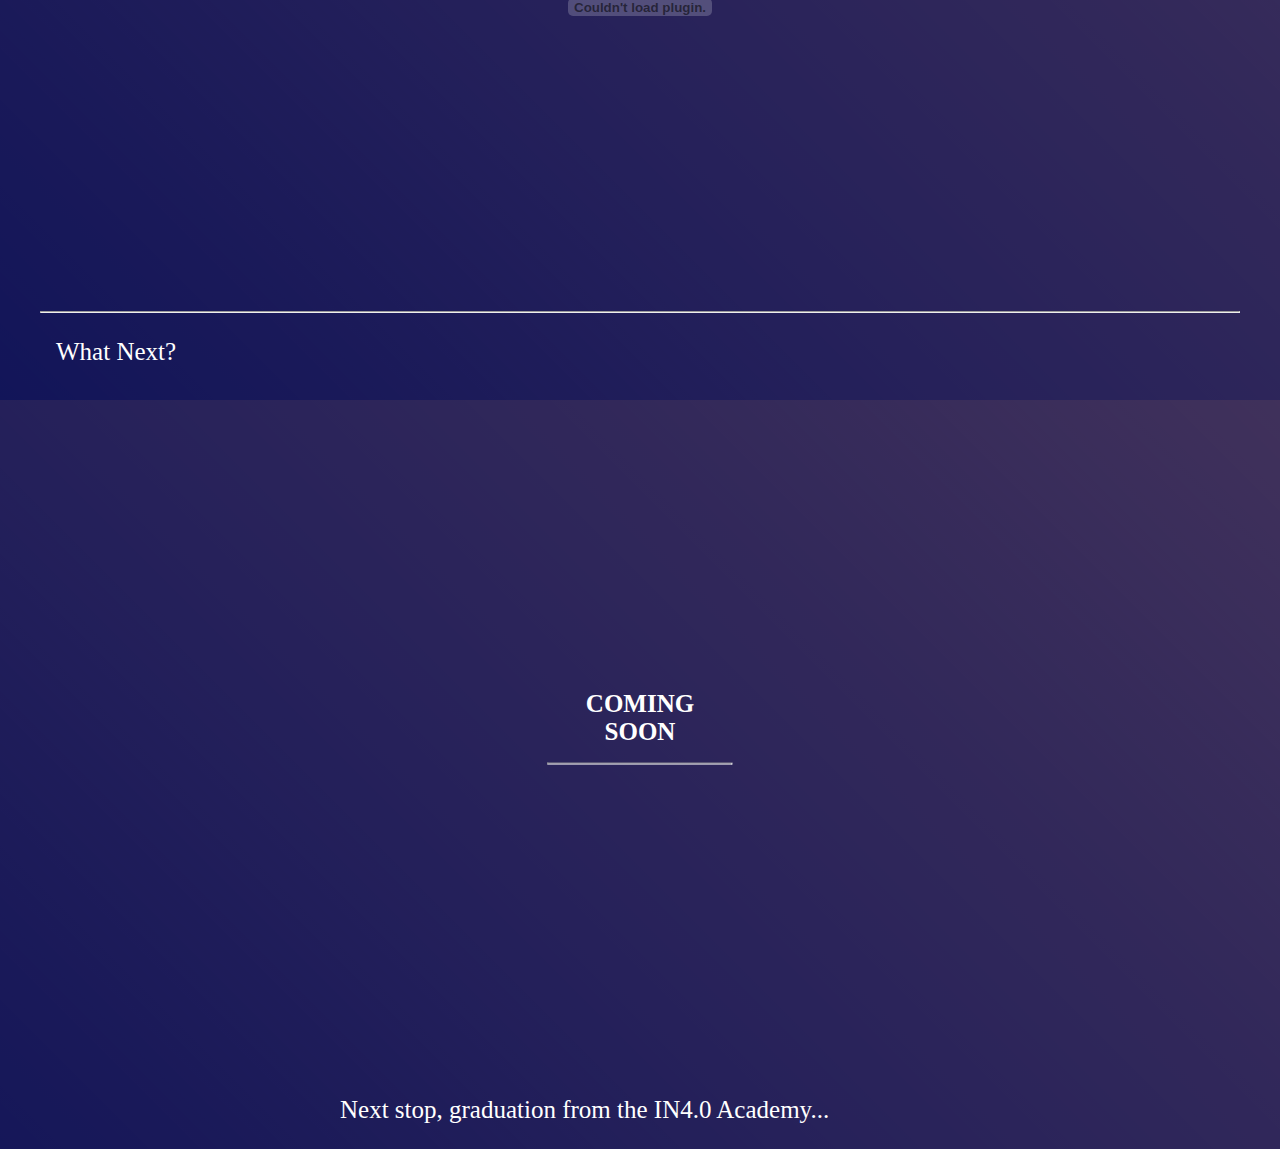
==== commit 1b5ceeac: "Update index.html" ====
--- a/index.html
+++ b/index.html
@@ -104,6 +104,16 @@
 			<table>
 				<tr>
 					<td>
+					<h3> AWS Cloud Computing </h3>
+					<ul>
+						<li>Experience with building blocks of Cloud computing services in networking, storage and security</li>
+						<li>Developed Web applications and RESTful APIs</li>
+						<li>Exposure to architecting secure & scalable Cloud solutions by designing cloud architectures for different use purposes </li>
+					</ul>
+					</td>
+				</tr>
+				<tr>
+					<td>
 					<h3> Geophysical Surveying </h3>
 					<ul>
 						<li>Been involved in various geophysical surveys, including the subsequent making of in-depth geophysical reports of areas in Liverpool and Tenerife, developing my report making skills.</li>
@@ -114,7 +124,7 @@
 				</tr>
 				<tr>
 					<td>
-					<h3> Technical/Computational Skills </h3>
+					<h3> Technical Skills </h3>
 					<ul>
 						<li>Developed my computational skills and techniques in my degree program such as data modelling and seismic processing in various software environments (MATLAB, UNIX, Python).</li>
 						<li>Spent two weeks on a field course reading and producing detailed geophysical results e.g. seismograms, gravity + magnetic profiles etc. in Tenerife, displaying my strong aptitude in maths and IT.</li>
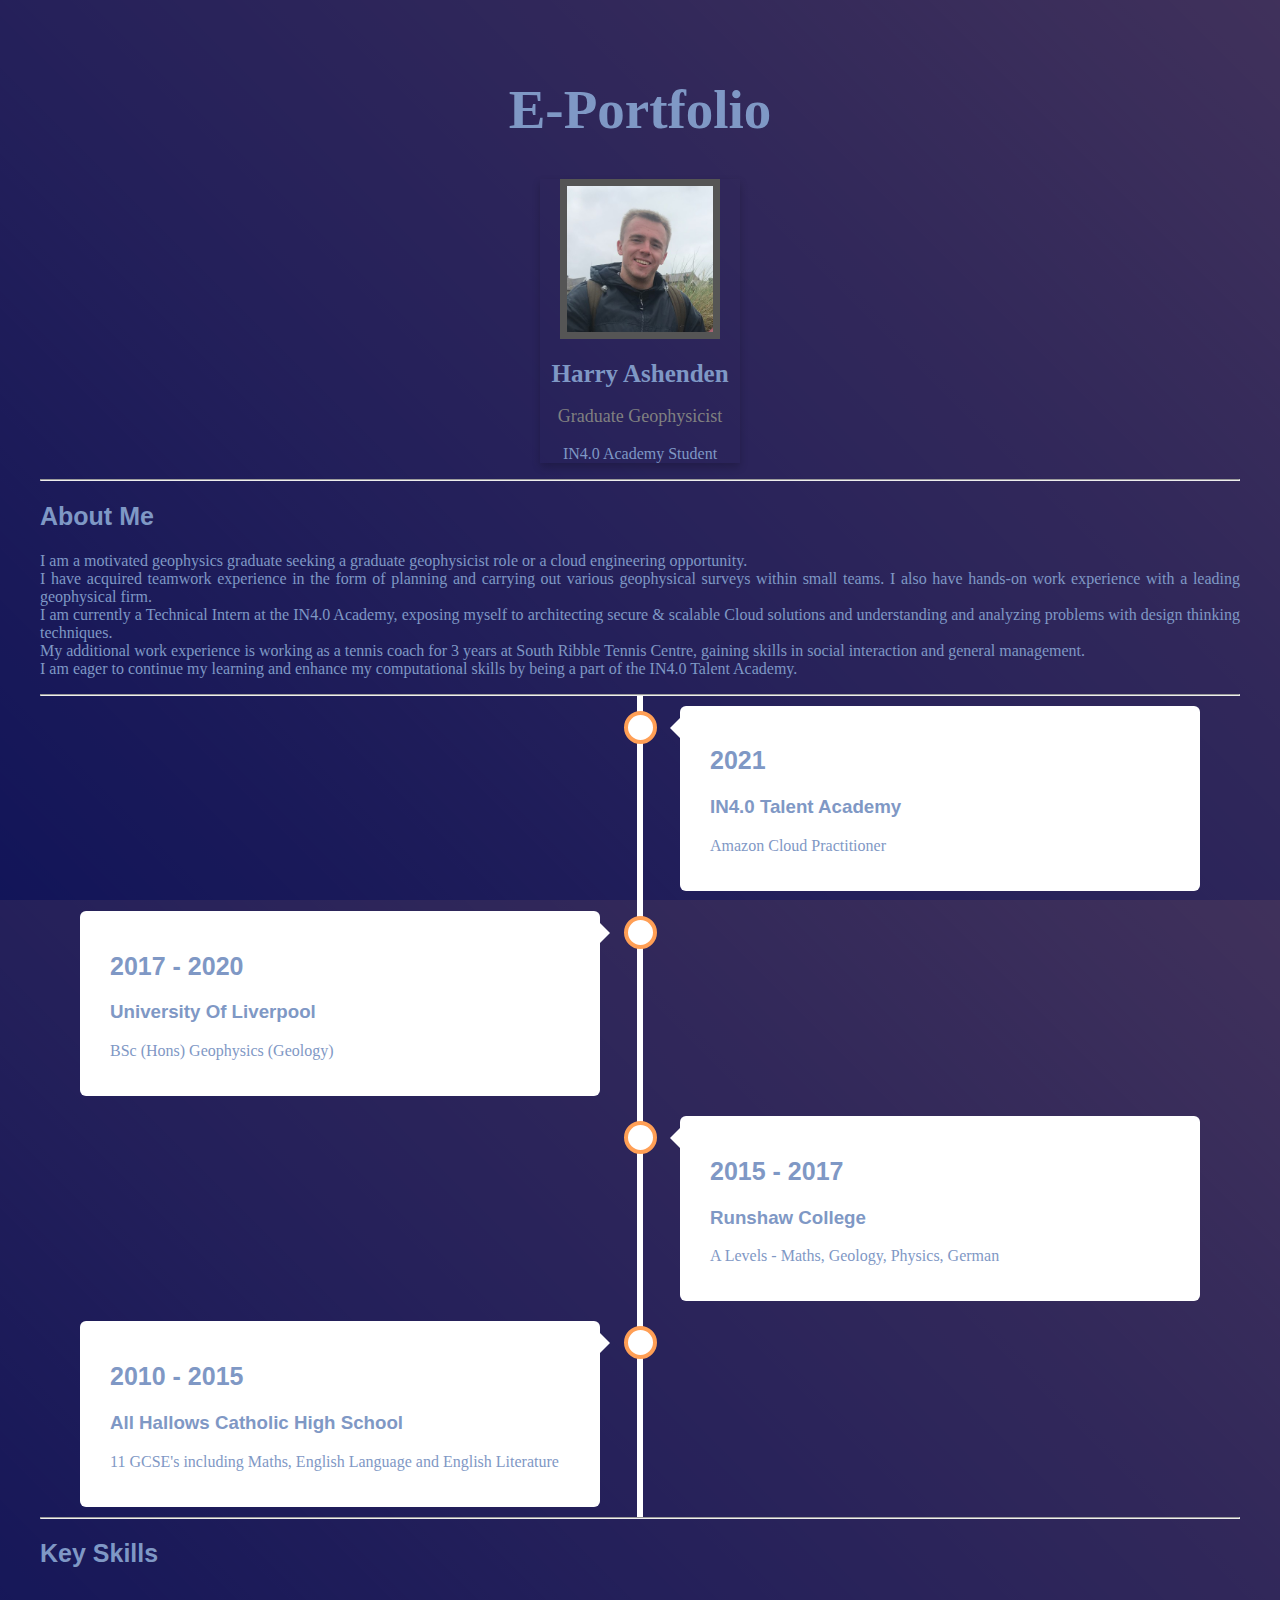
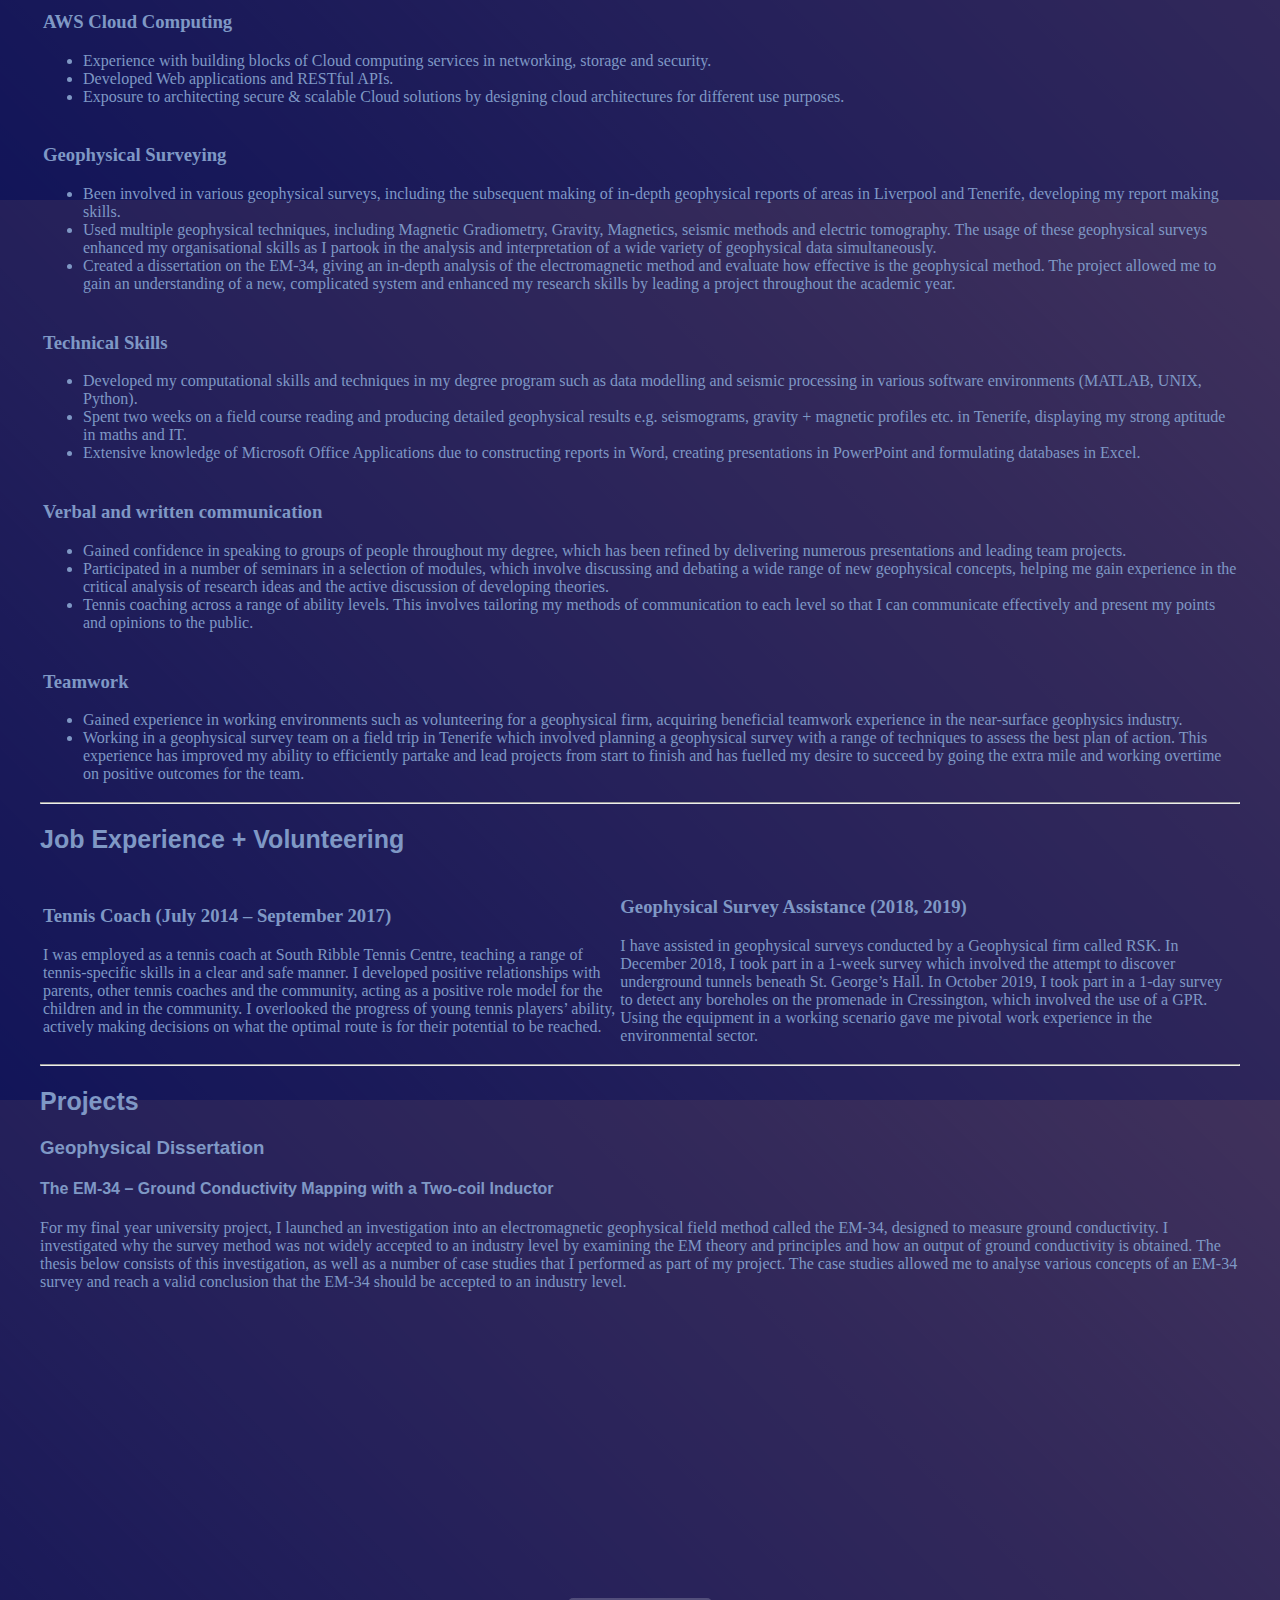
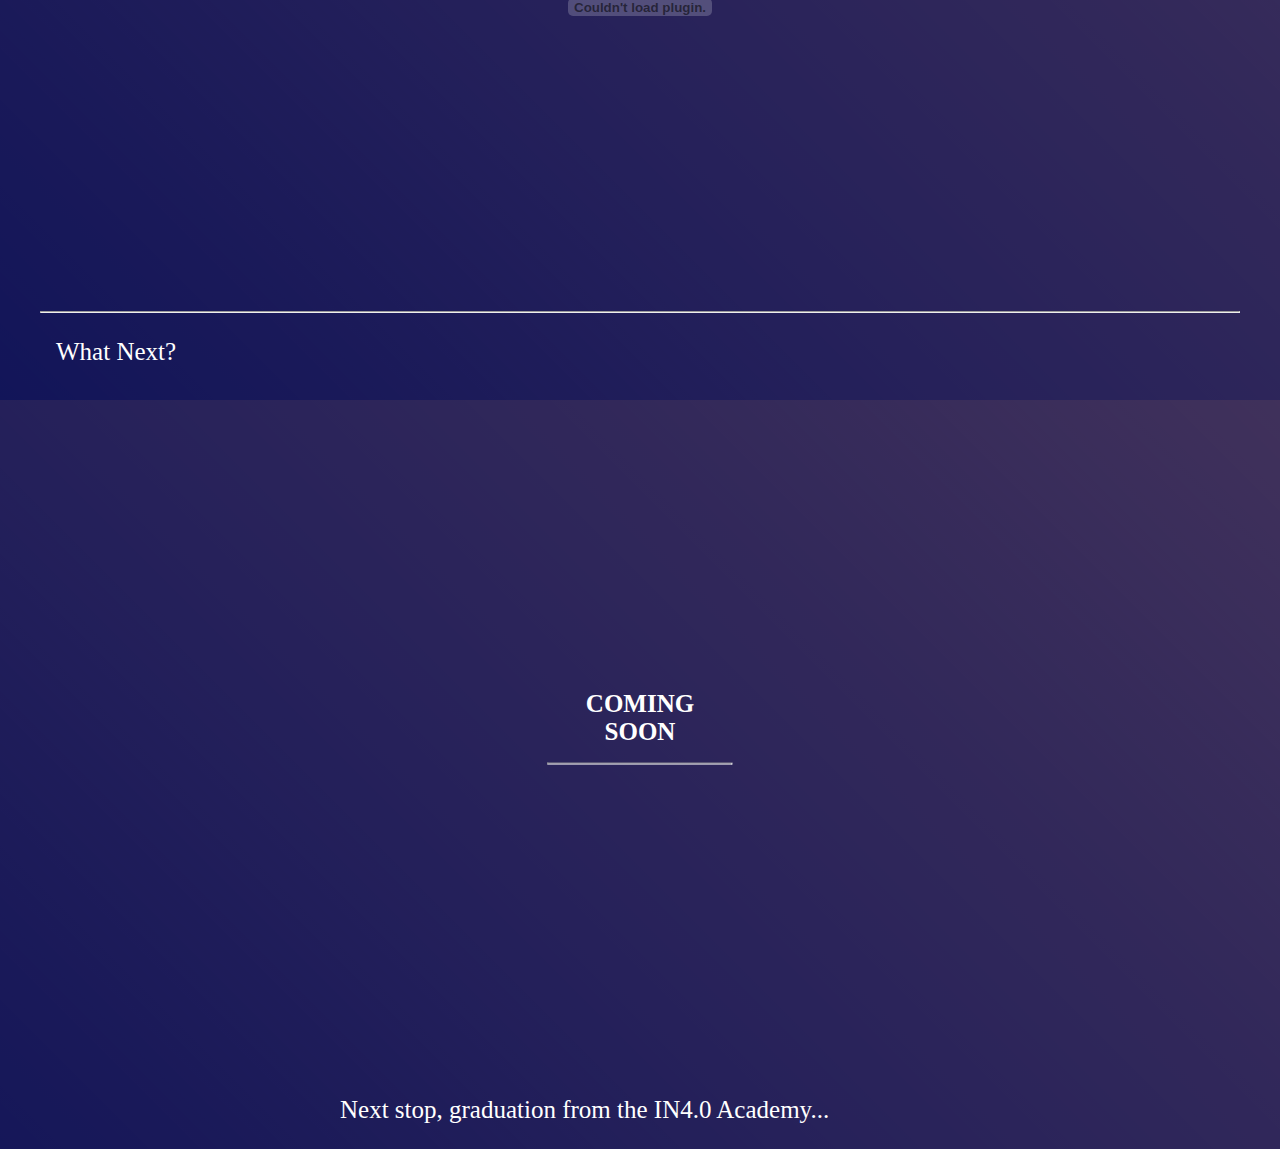
==== commit a9e70049: "Update index.html" ====
--- a/index.html
+++ b/index.html
@@ -106,9 +106,9 @@
 					<td>
 					<h3> AWS Cloud Computing </h3>
 					<ul>
-						<li>Experience with building blocks of Cloud computing services in networking, storage and security</li>
-						<li>Developed Web applications and RESTful APIs</li>
-						<li>Exposure to architecting secure & scalable Cloud solutions by designing cloud architectures for different use purposes </li>
+						<li>Experience with building blocks of Cloud computing services in networking, storage and security.</li>
+						<li>Developed Web applications and RESTful APIs.</li>
+						<li>Exposure to architecting secure & scalable Cloud solutions by designing cloud architectures for different use purposes. </li>
 					</ul>
 					</td>
 				</tr>
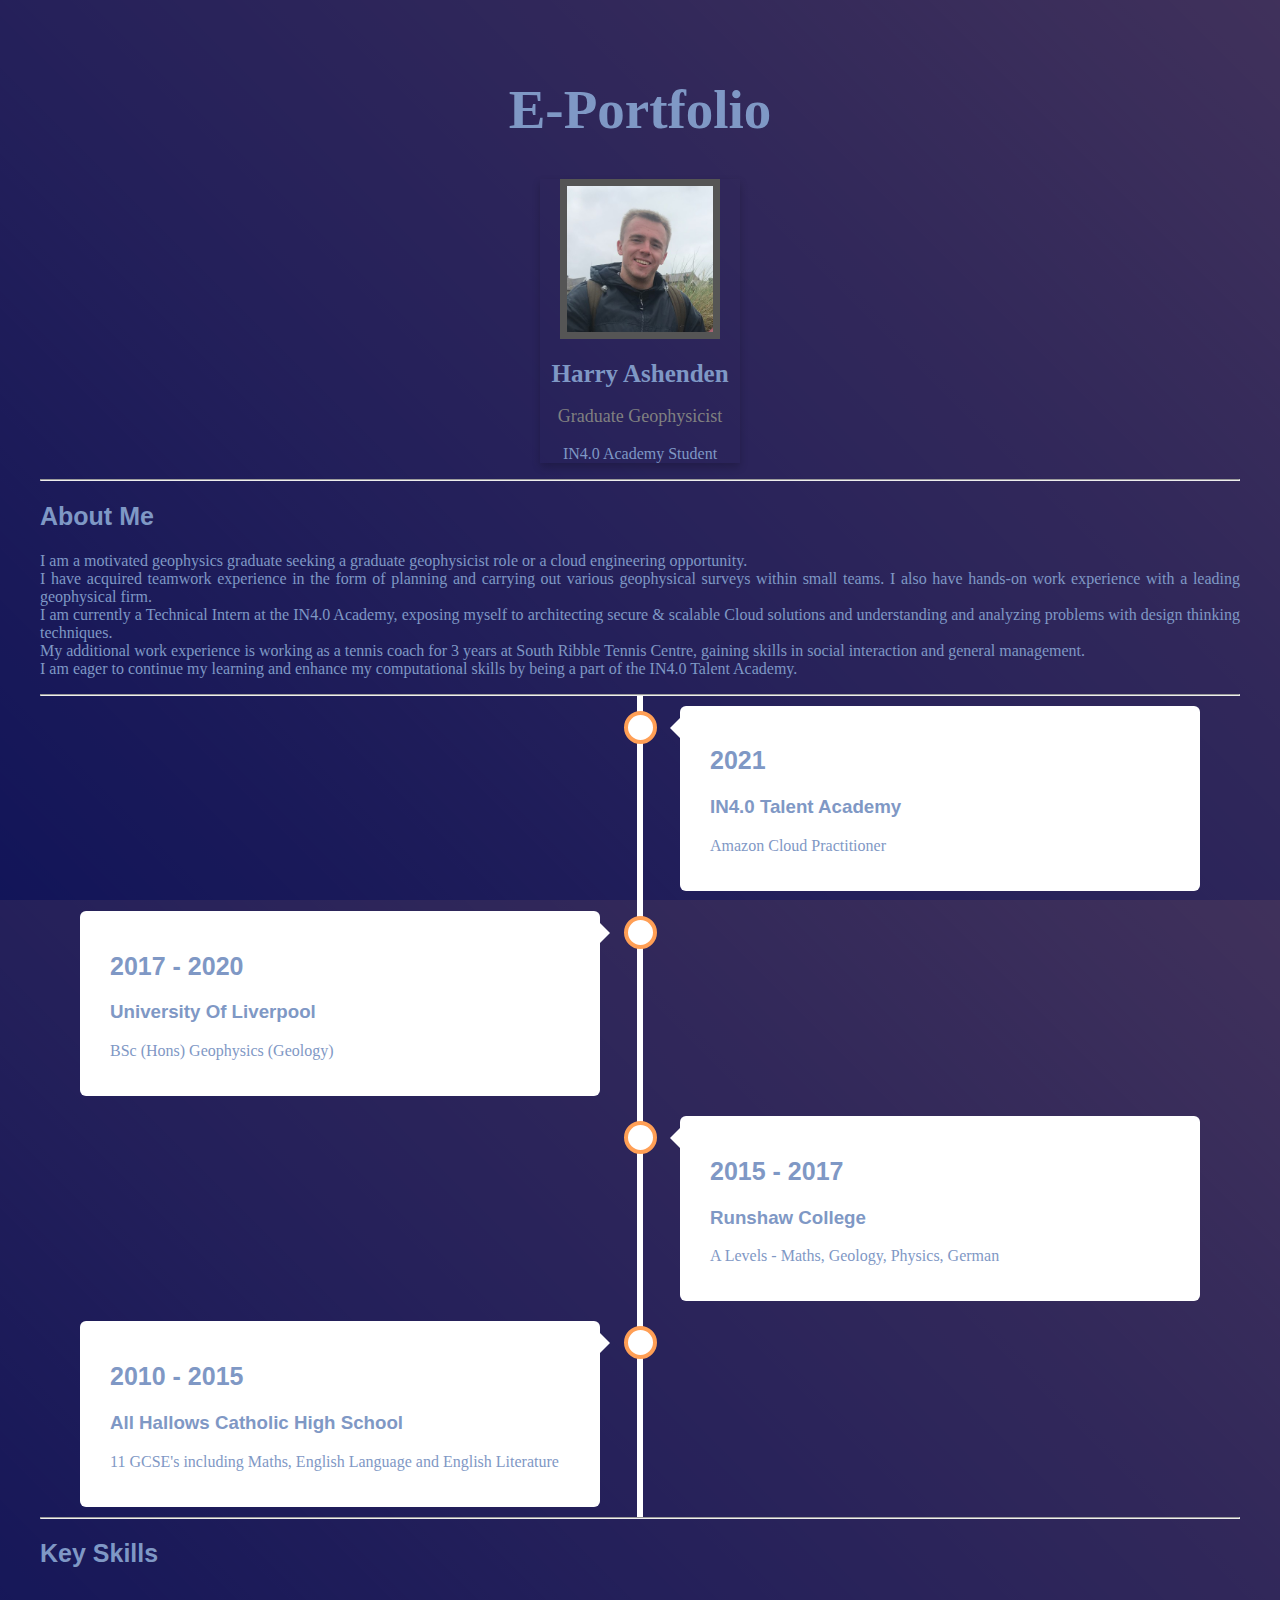
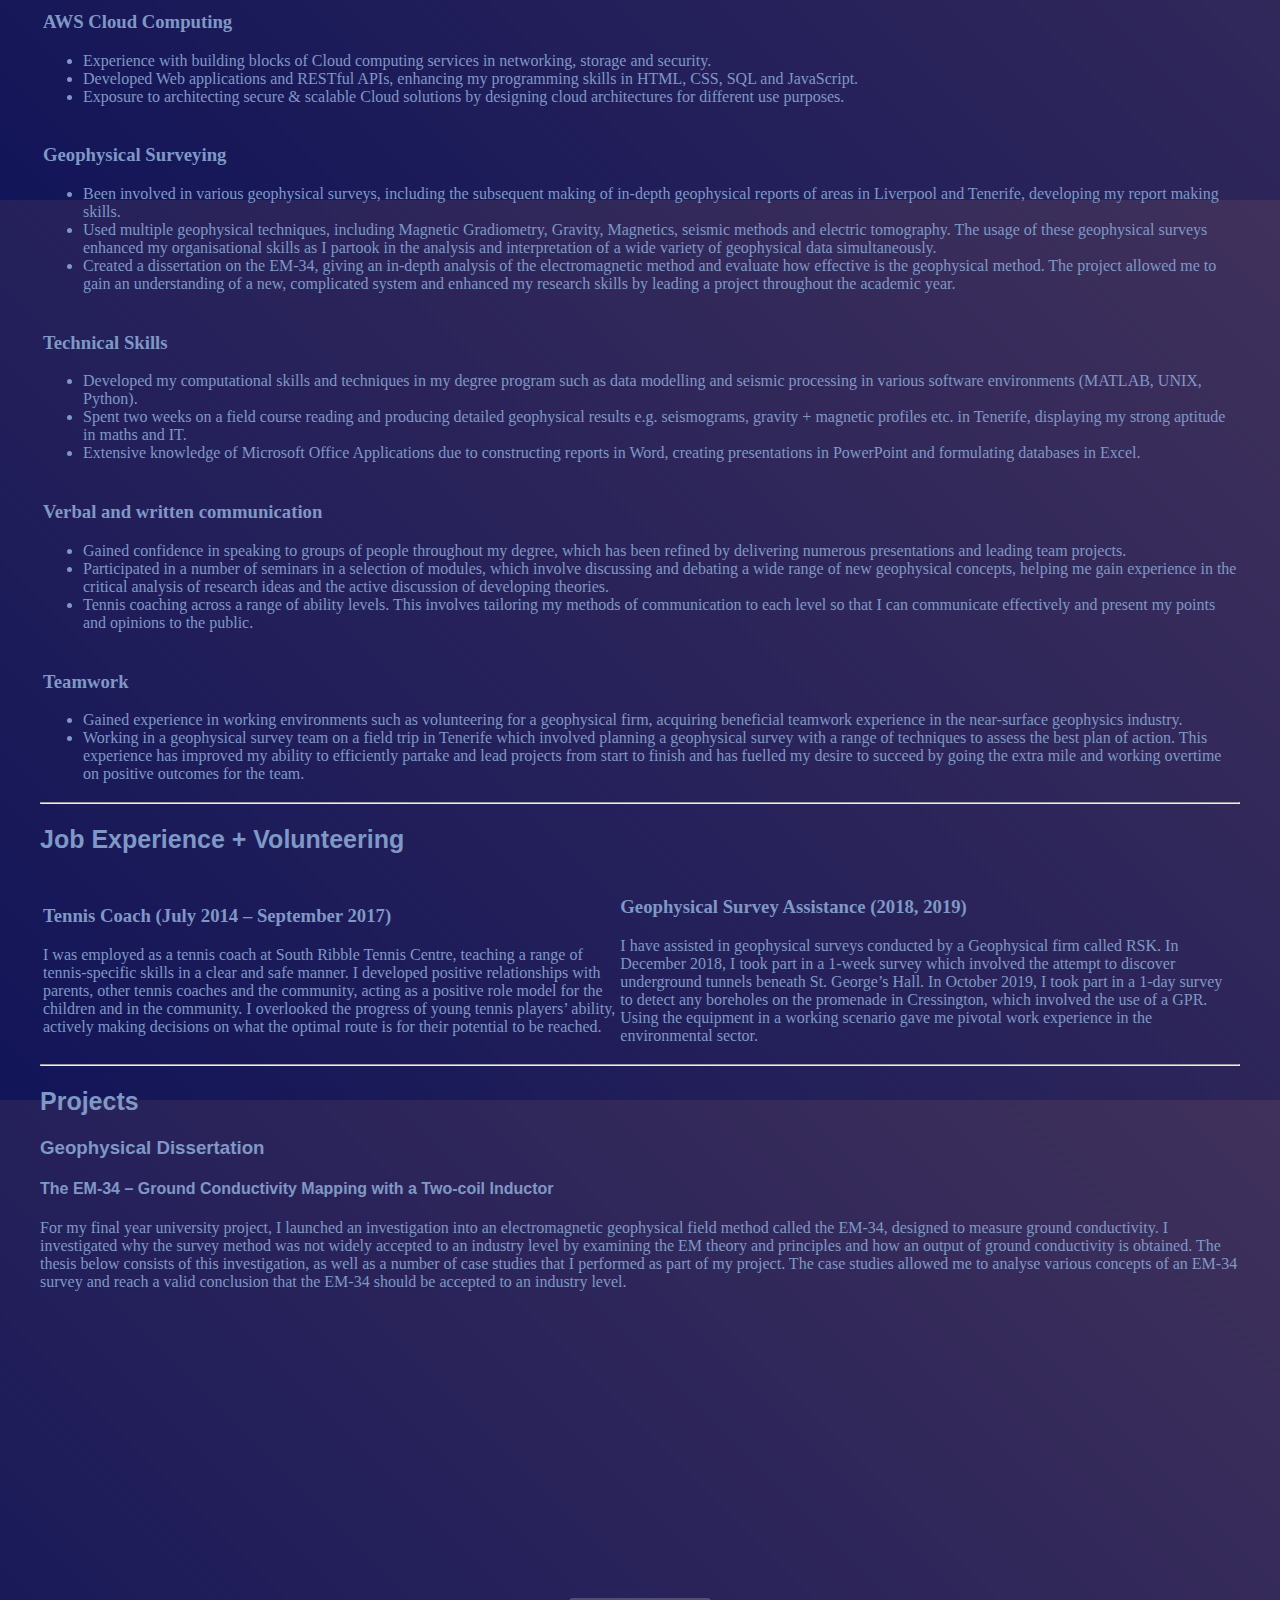
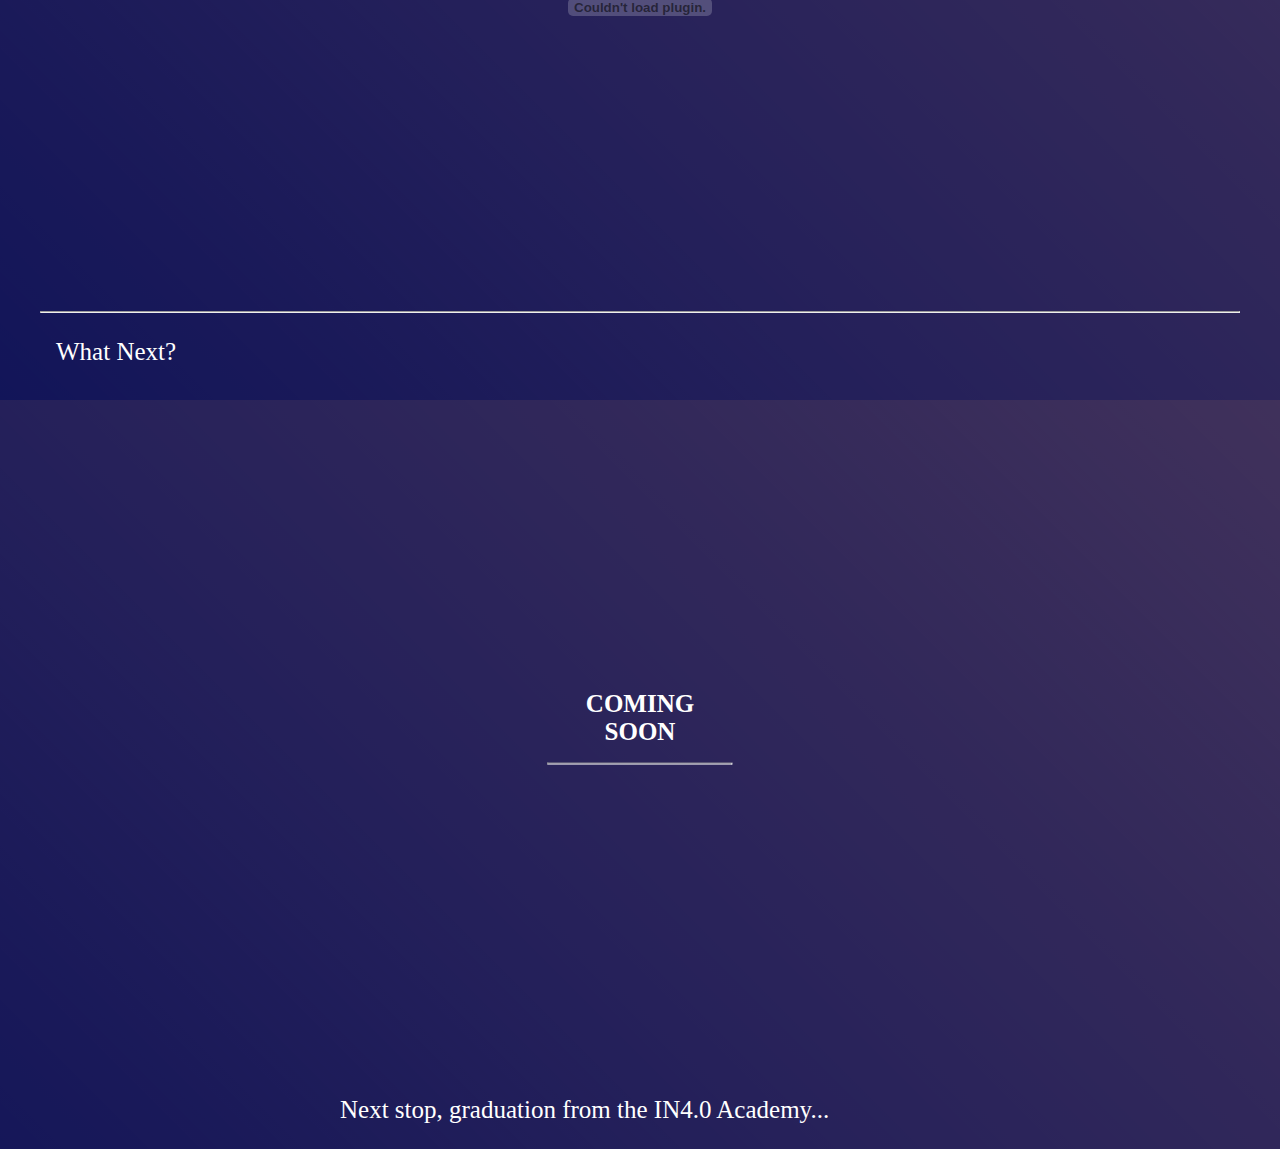
==== commit 85f1ce60: "Update index.html" ====
--- a/index.html
+++ b/index.html
@@ -107,7 +107,7 @@
 					<h3> AWS Cloud Computing </h3>
 					<ul>
 						<li>Experience with building blocks of Cloud computing services in networking, storage and security.</li>
-						<li>Developed Web applications and RESTful APIs.</li>
+						<li>Developed Web applications and RESTful APIs, enhancing my programming skills in HTML, CSS, SQL and JavaScript.</li>
 						<li>Exposure to architecting secure & scalable Cloud solutions by designing cloud architectures for different use purposes. </li>
 					</ul>
 					</td>
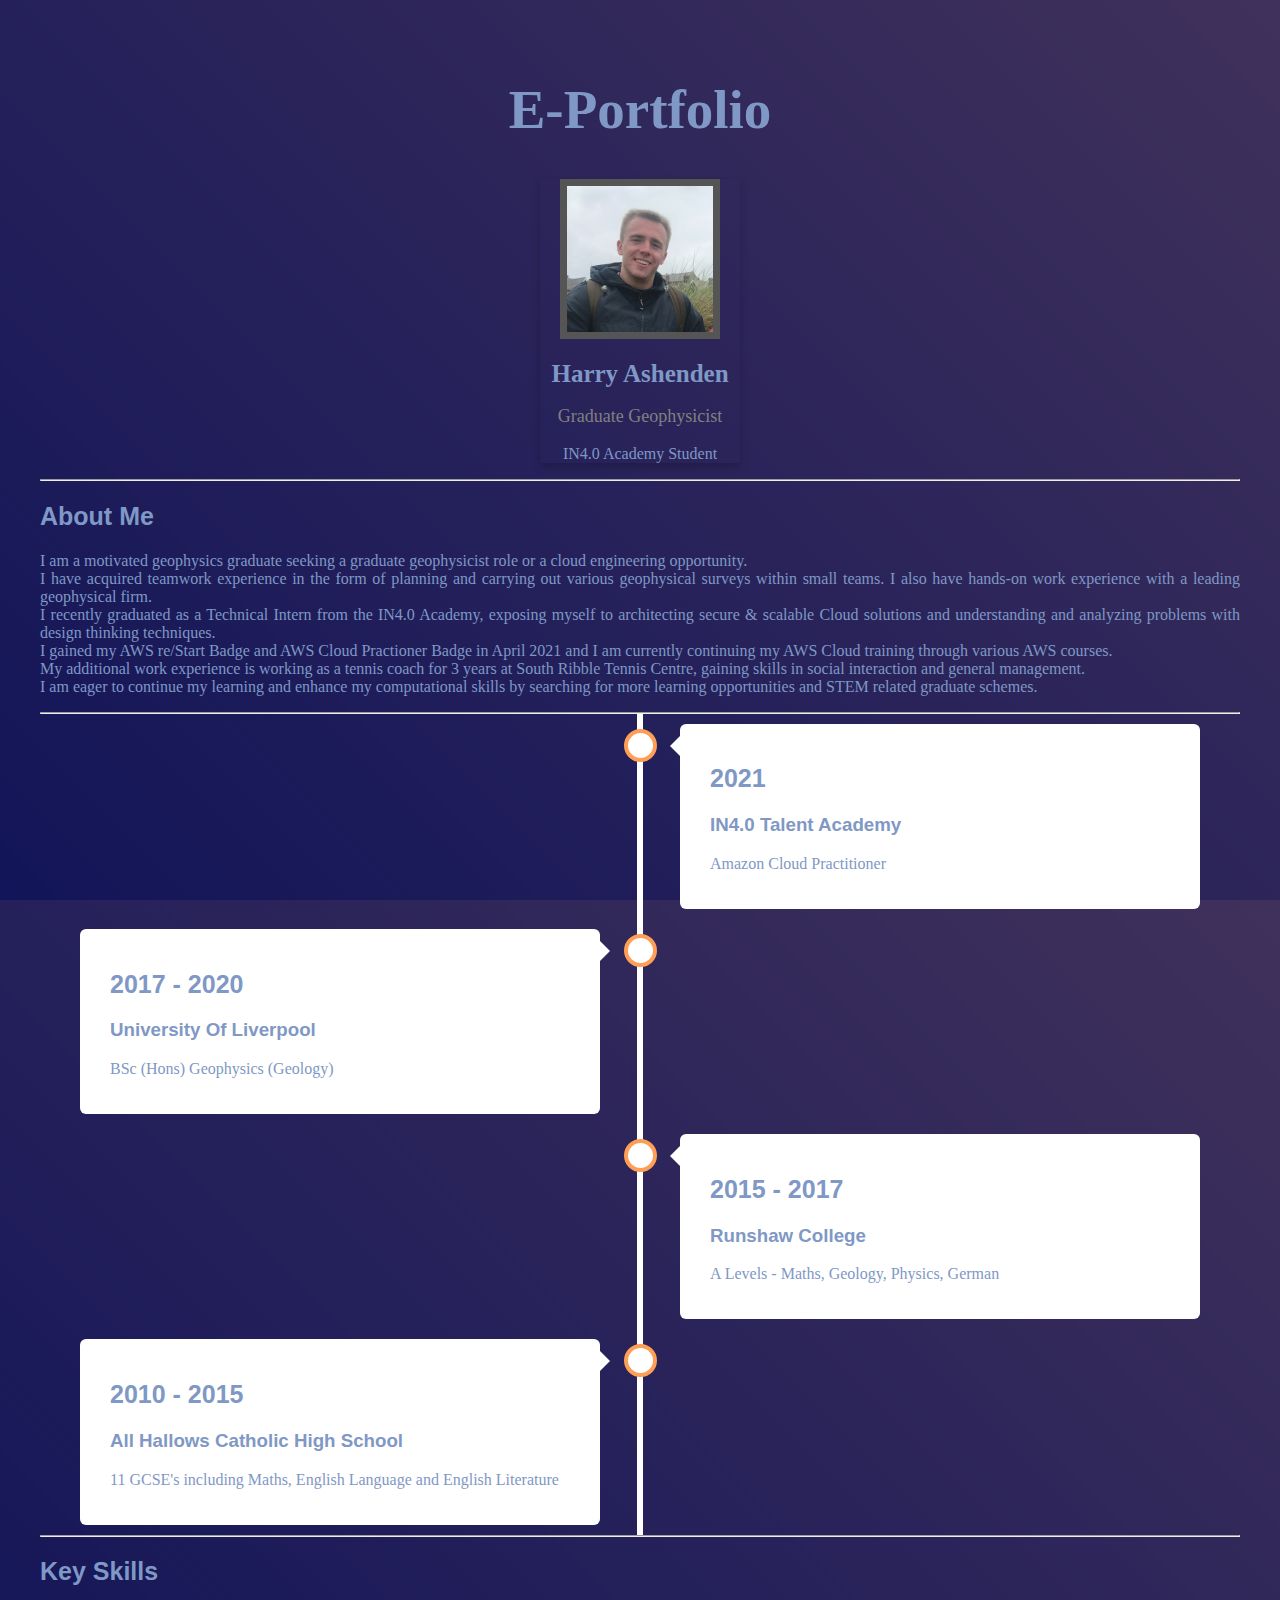
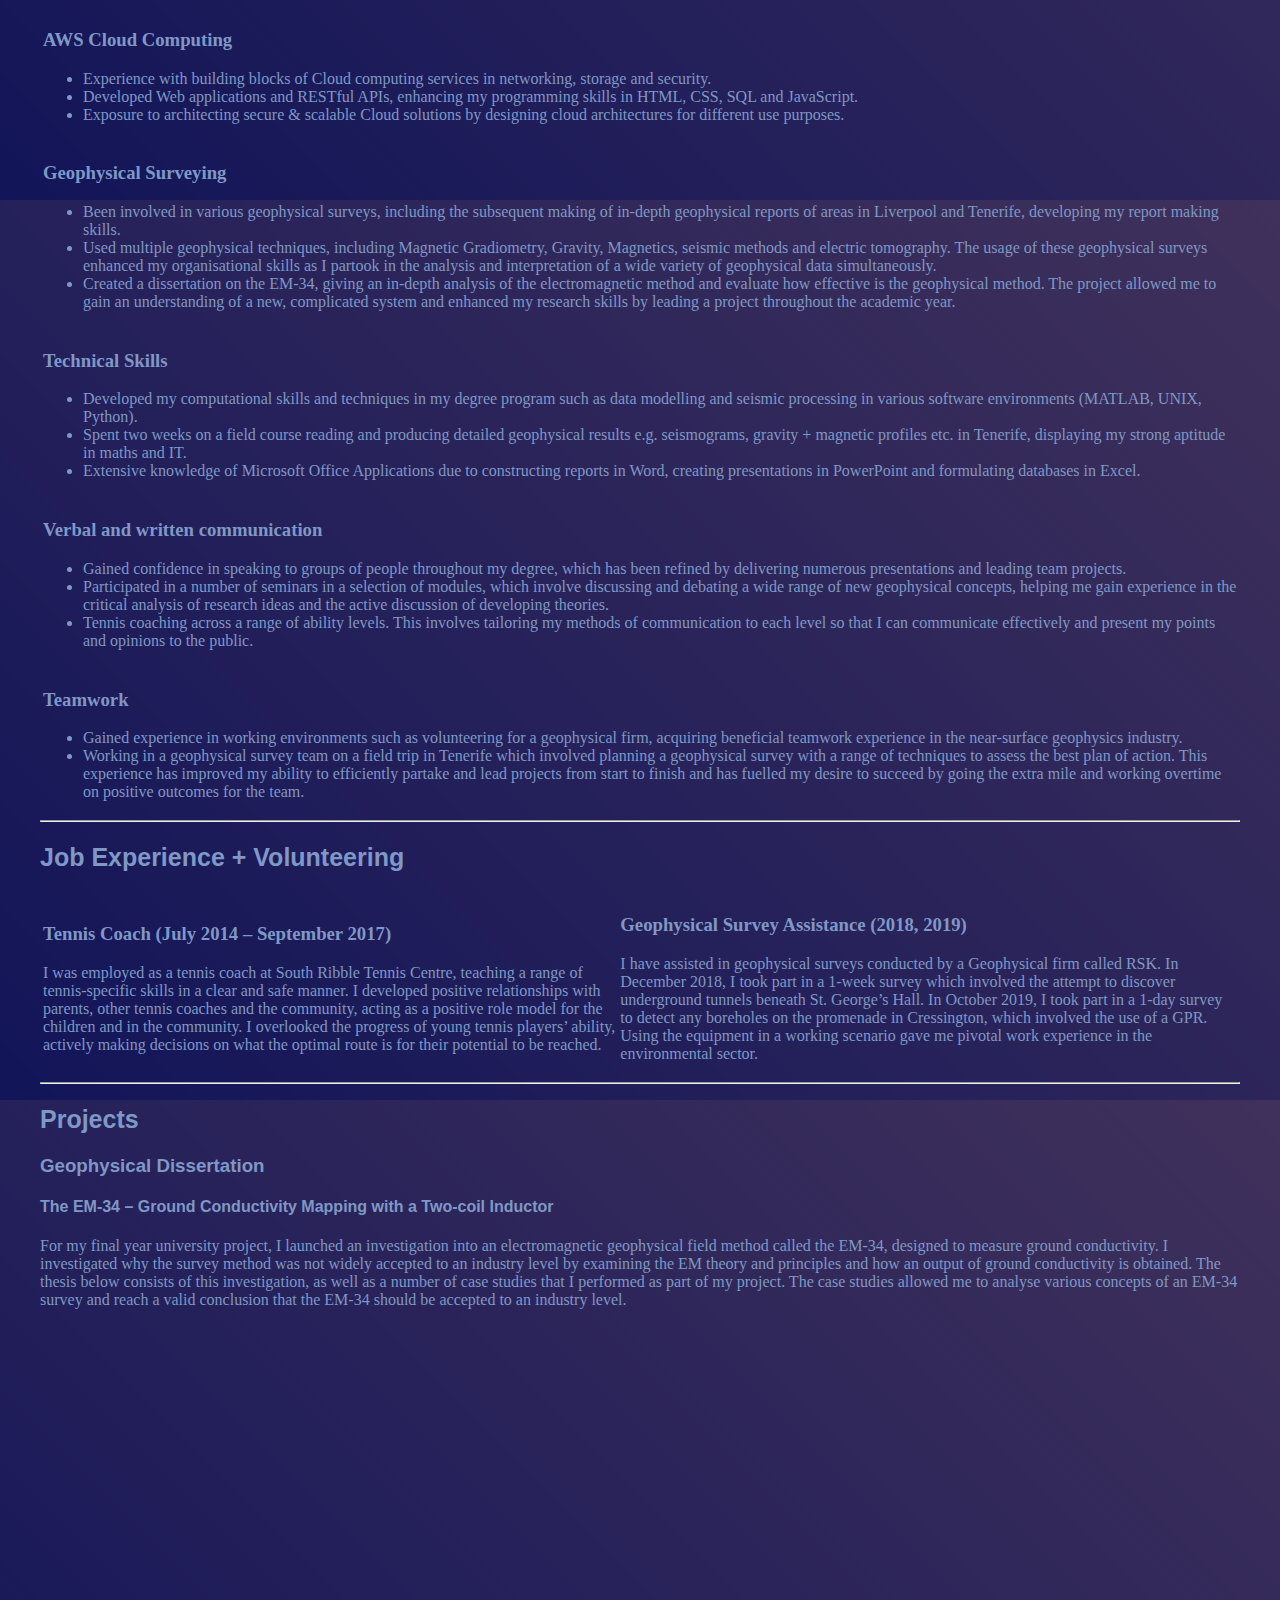
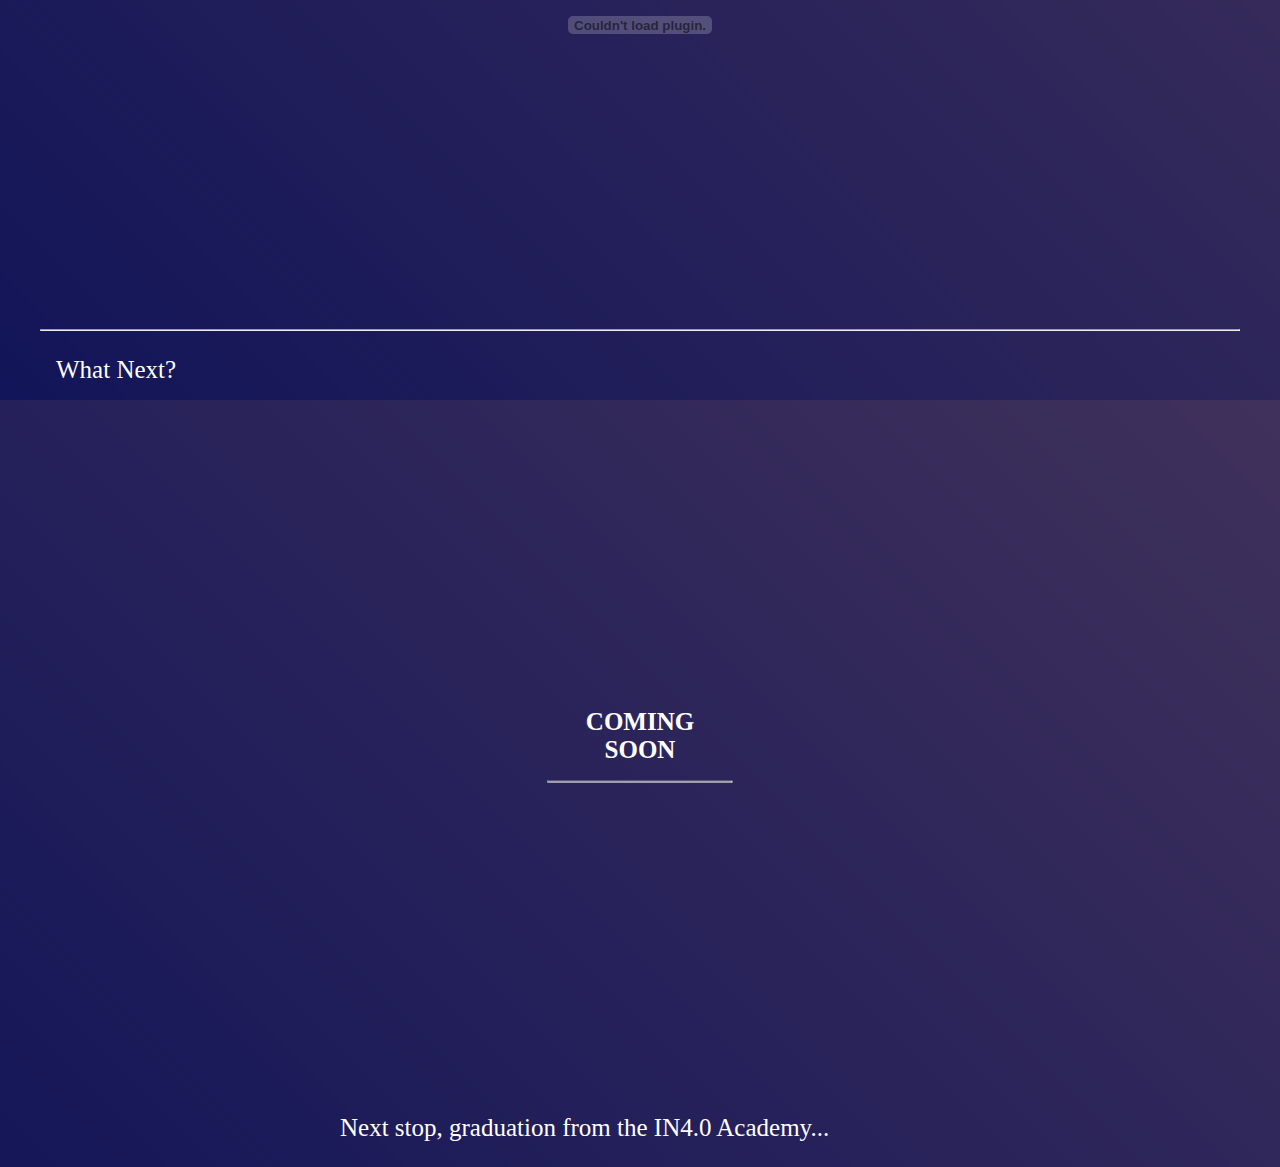
==== commit c7b07a9c: "Update index.html" ====
--- a/index.html
+++ b/index.html
@@ -12,7 +12,7 @@
 		function startclock() {
 			
 		// Set the date we're counting down to
-var countDownDate = new Date("Apr 07, 2021 17:00:00").getTime();
+var countDownDate = new Date("Apr 27, 2021 17:00:00").getTime();
 
 // Update the count down every 1 second
 var x = setInterval(function() {
@@ -62,11 +62,13 @@
 			<br>
 			I have acquired teamwork experience in the form of planning and carrying out various geophysical surveys within small teams. I also have hands-on work experience with a leading geophysical firm. 
 			<br>
-			I am currently a Technical Intern at the IN4.0 Academy,	exposing myself to architecting secure & scalable Cloud solutions and understanding and analyzing problems with design thinking techniques.
+			I recently graduated as a Technical Intern from the IN4.0 Academy, exposing myself to architecting secure & scalable Cloud solutions and understanding and analyzing problems with design thinking techniques.
 			<br>
-			My additional work experience is working as a tennis coach for 3 years at South Ribble Tennis Centre, gaining skills in social interaction and general management. 
+			I gained my AWS re/Start Badge and AWS Cloud Practioner Badge in April 2021 and I am currently continuing my AWS Cloud training through various AWS courses.
 			<br>
-			I am eager to continue my learning and enhance my computational skills by being a part of the IN4.0 Talent Academy.
+			My additional work experience is working as a tennis coach for 3 years at South Ribble Tennis Centre, gaining skills in social interaction and general management.
+			<br>
+			I am eager to continue my learning and enhance my computational skills by searching for more learning opportunities and STEM related graduate schemes. 
 			</p>
 			<hr>
 			<div class="timeline">
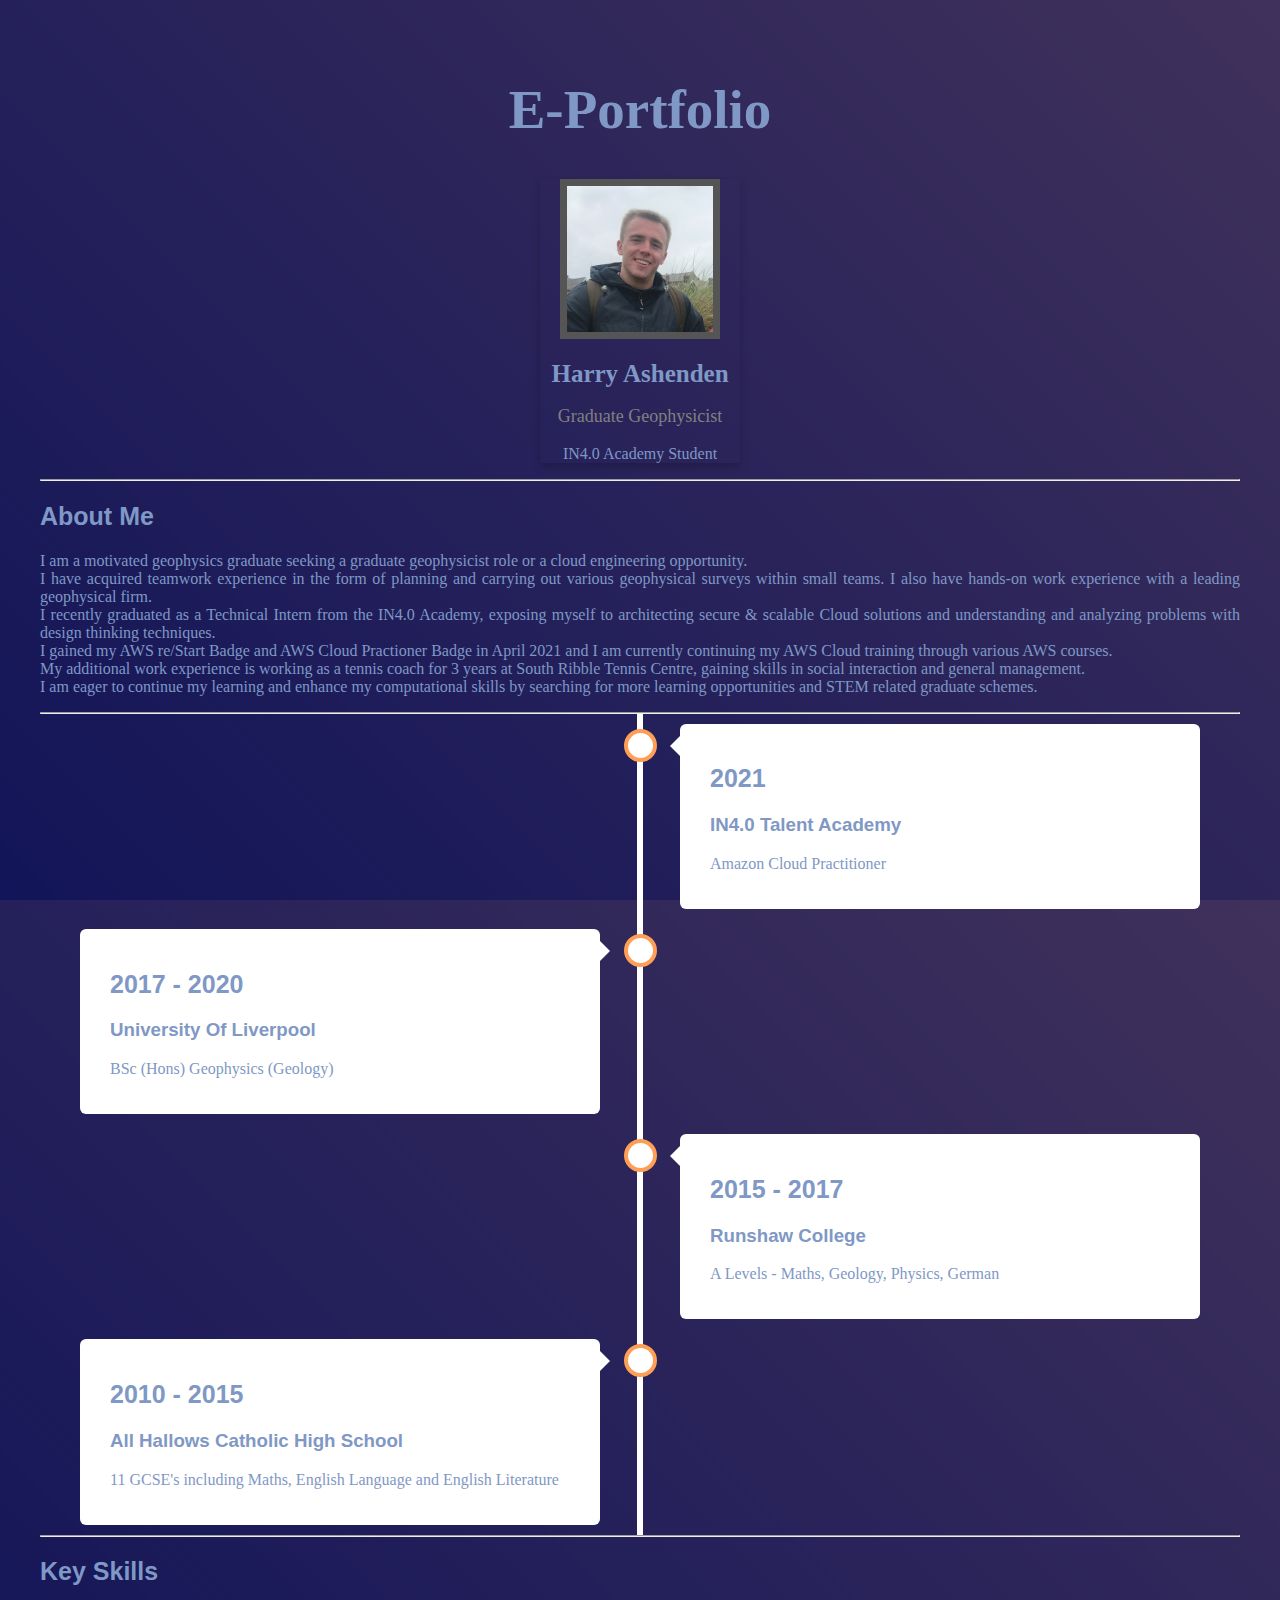
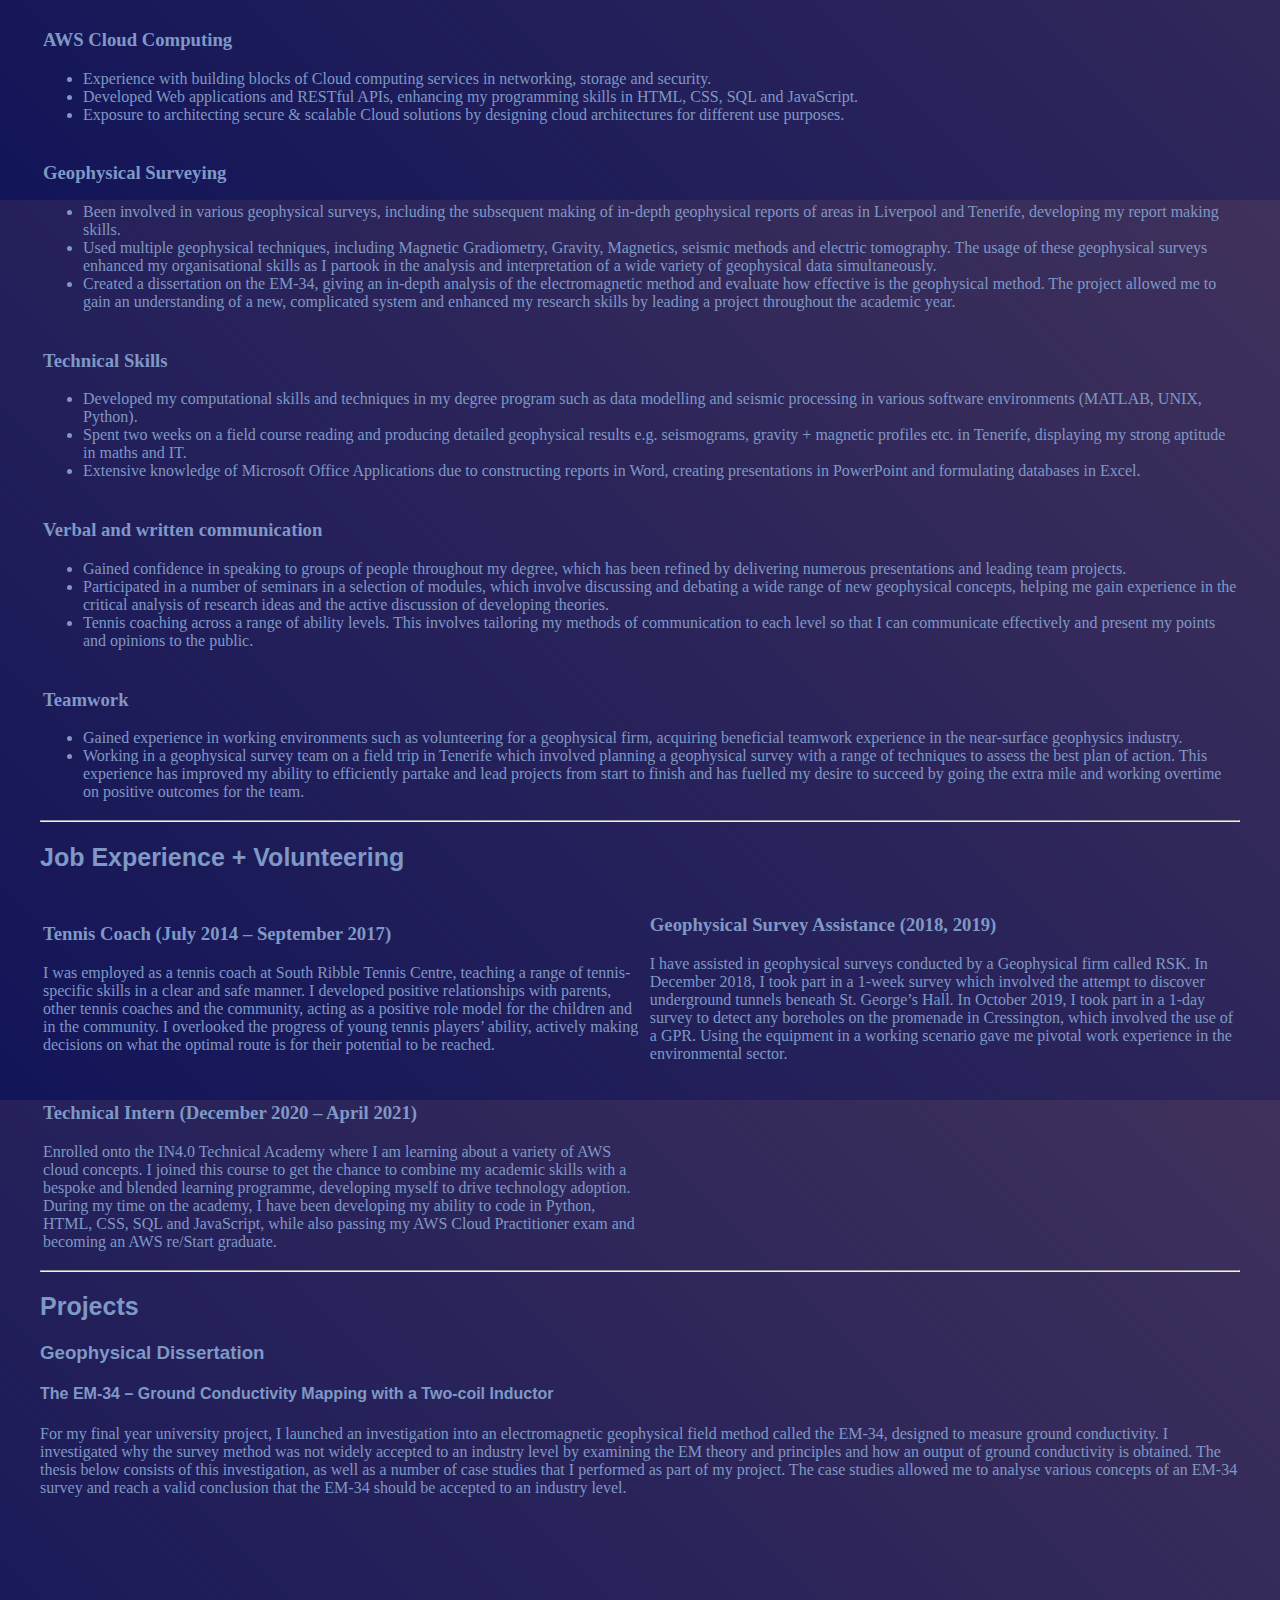
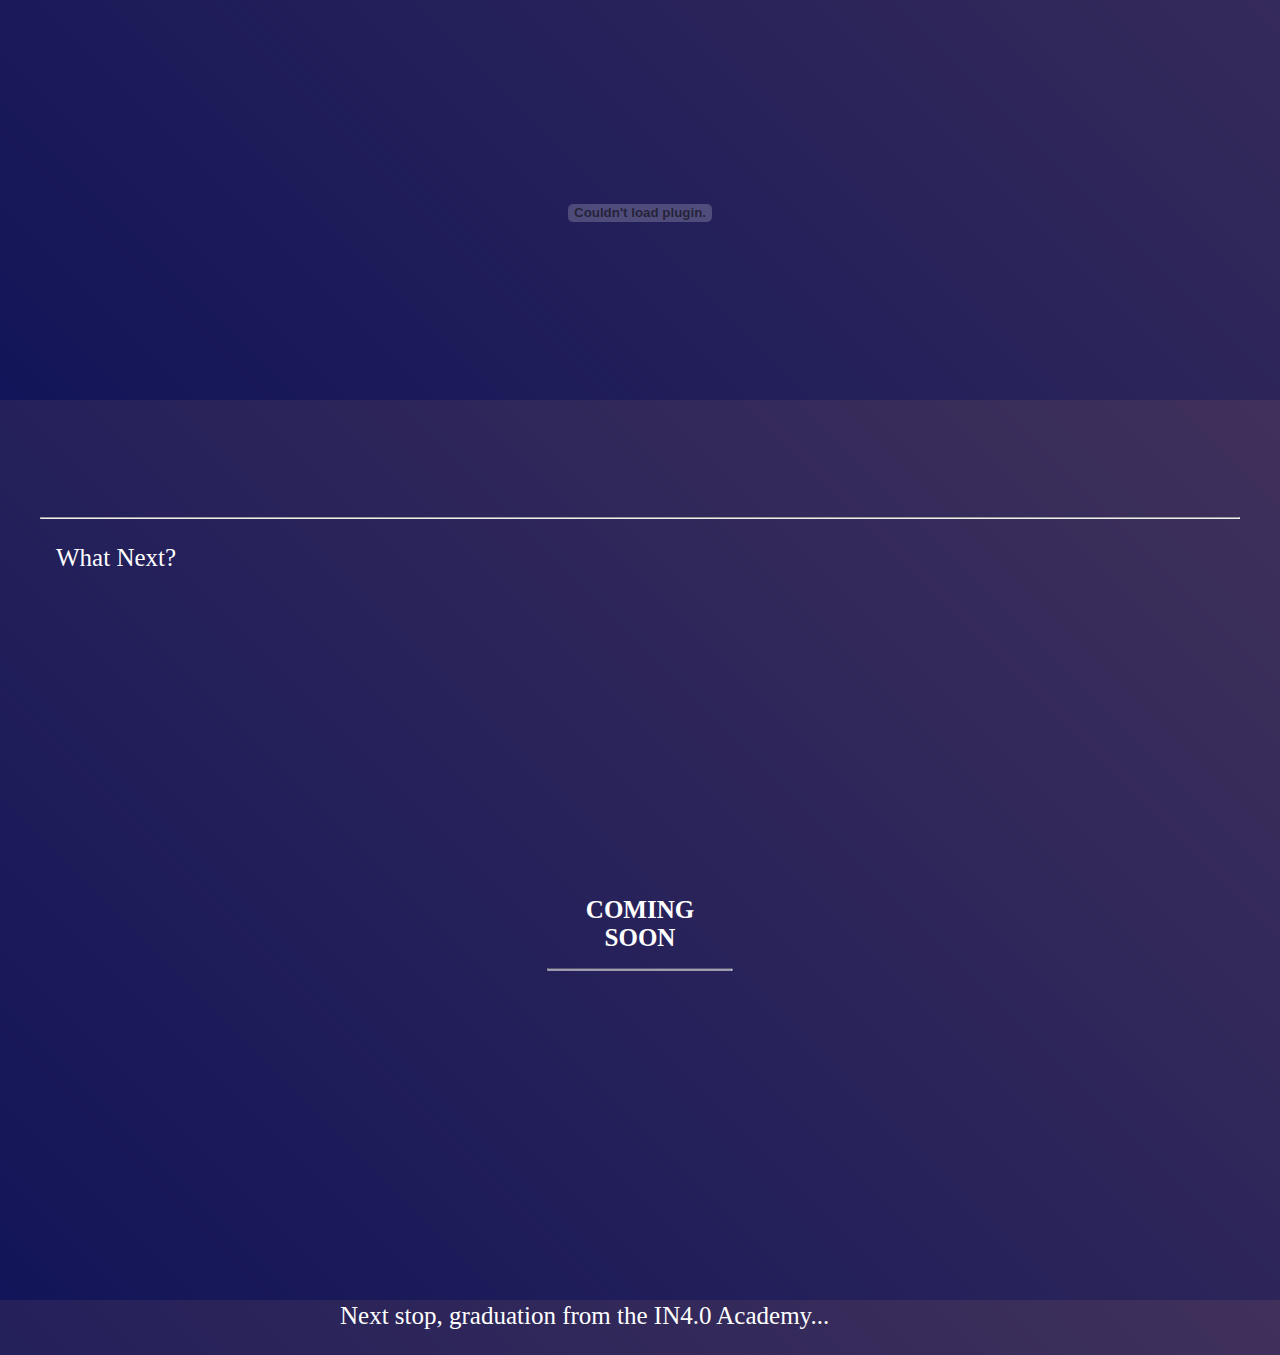
==== commit 3b942bf4: "Update index.html" ====
--- a/index.html
+++ b/index.html
@@ -166,6 +166,12 @@
 					<h3> Geophysical Survey Assistance (2018, 2019) </h3>
 					<p> I have assisted in geophysical surveys conducted by a Geophysical firm called RSK. In December 2018, I took part in a 1-week survey which involved the attempt to discover underground tunnels beneath St. George’s Hall. In October 2019, I took part in a 1-day survey to detect any boreholes on the promenade in Cressington, which involved the use of a GPR. Using the equipment in a working scenario gave me pivotal work experience in the environmental sector. </p>
 					</td>
+				</tr>
+				<tr>
+					<td>
+					<h3> Technical Intern (December 2020 – April 2021) </h3>
+					<p> Enrolled onto the IN4.0 Technical Academy where I am learning about a variety of AWS cloud concepts. I joined this course to get the chance to combine my academic skills with a bespoke and blended learning programme, developing myself to drive technology adoption. During my time on the academy, I have been developing my ability to code in Python, HTML, CSS, SQL and JavaScript, while also passing my AWS Cloud Practitioner exam and becoming an AWS re/Start graduate. </p>
+					</td>
 				</tr>	
 			</table>
 			<hr>
